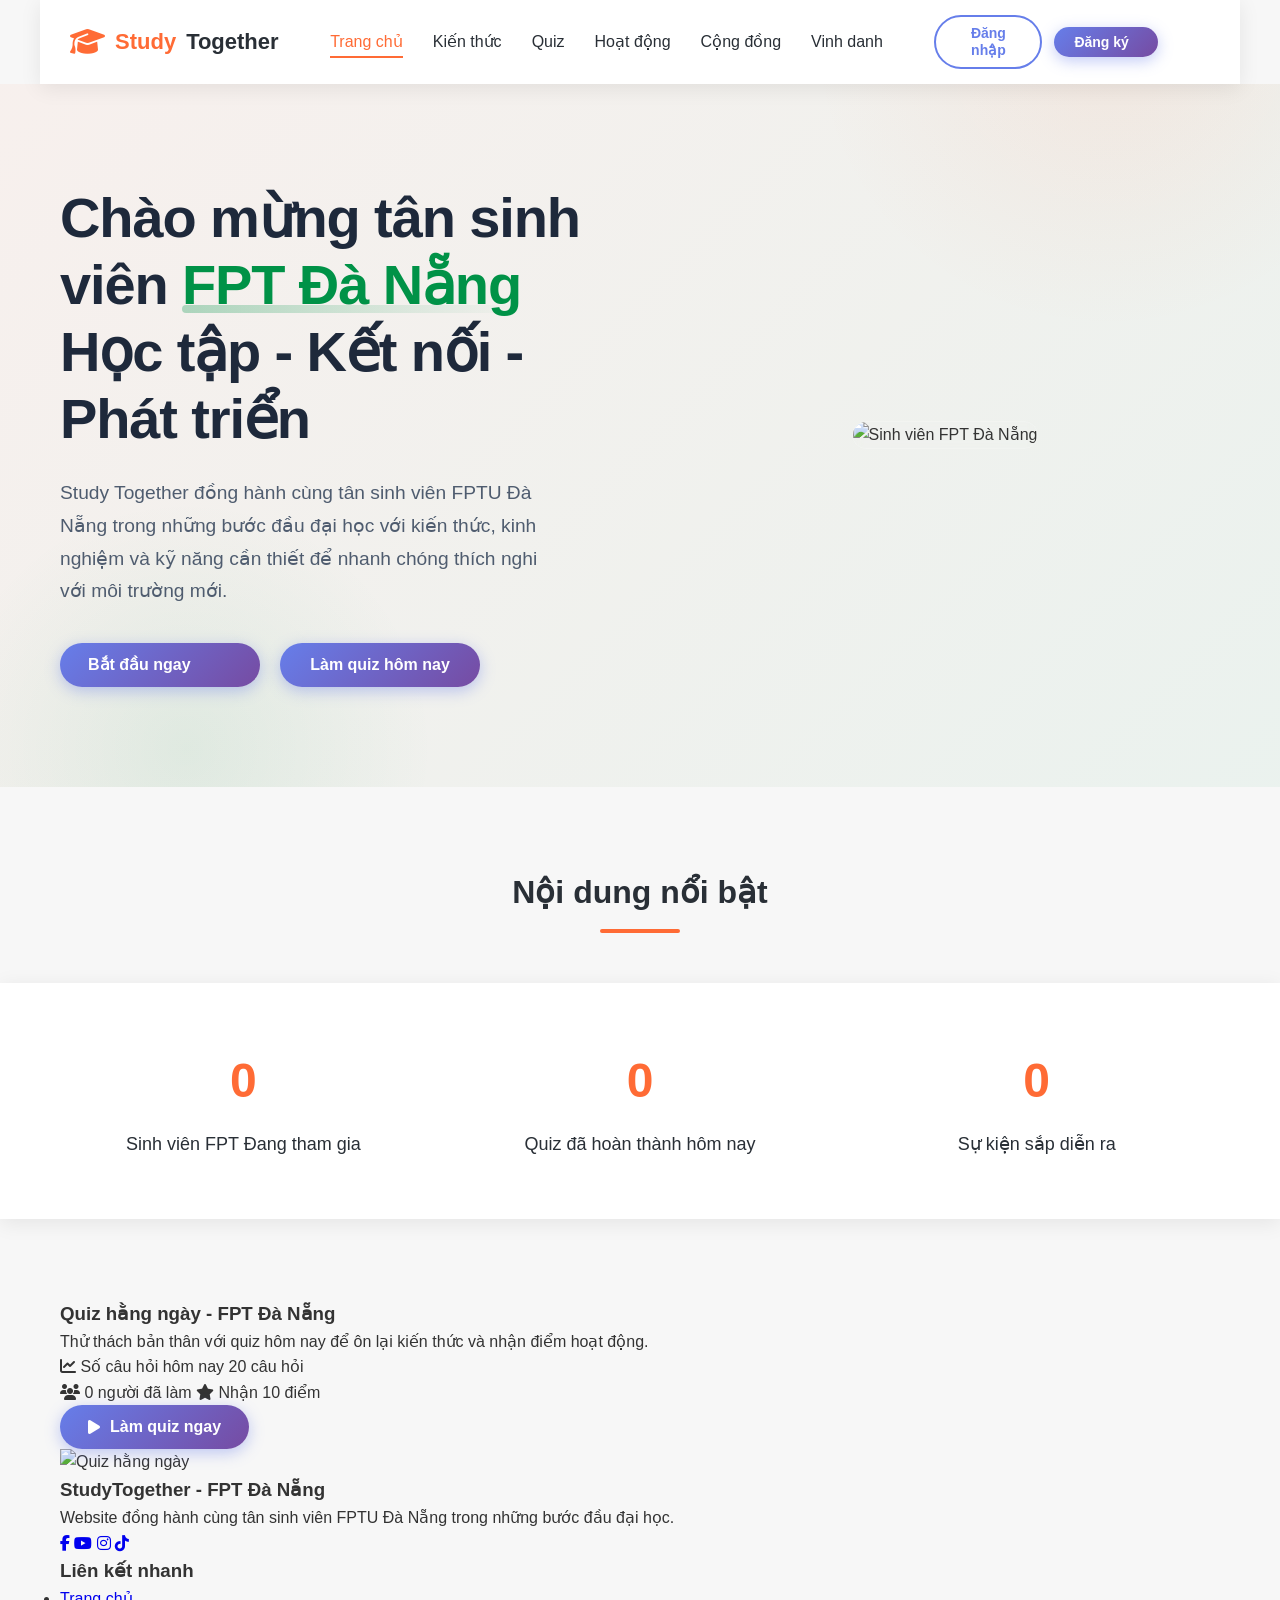
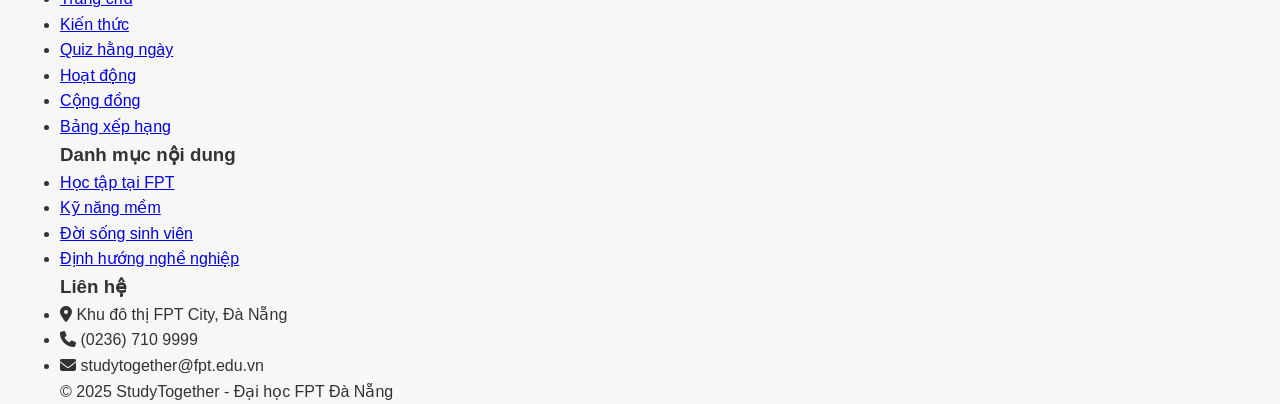
==== app-v2/admin.html @ 8d512ec1 "fix" ====
<!DOCTYPE html>
<html lang="vi">
<head>
    <meta charset="UTF-8">
    <meta name="viewport" content="width=device-width, initial-scale=1.0">
    <title>Study Together - Quản trị viên</title>
    <link rel="stylesheet" href="https://cdnjs.cloudflare.com/ajax/libs/font-awesome/6.4.0/css/all.min.css">
    <link rel="stylesheet" href="https://cdnjs.cloudflare.com/ajax/libs/toastr.js/latest/toastr.min.css">
    <!-- Styles chung (từ thư mục gốc) -->
    <link rel="stylesheet" href="../css/style.css">
    <!-- Style riêng cho admin -->
    <link rel="stylesheet" href="css/admin.css">
    <link rel="icon" type="image/png" href="https://daihoc.fpt.edu.vn/favicon.ico">
</head>
<body>
    <!-- Header (giống index.html) -->
    <header id="main-header">
        <div class="container header-container">
            <a href="#" class="logo" id="homeLogo">
                <i class="fas fa-graduation-cap"></i>
                <span>Study</span>Together
            </a>
            
            <nav>
                <ul>
                    <li><a href="#" class="nav-link active" data-section="home">Trang chủ</a></li>
                    <li><a href="#" class="nav-link" data-section="knowledge">Kiến thức</a></li>
                    <li><a href="#" class="nav-link" data-section="quiz">Quiz</a></li>
                    <li><a href="#" class="nav-link" data-section="activities">Hoạt động</a></li>
                    <li><a href="#" class="nav-link" data-section="community">Cộng đồng</a></li>
                    <li><a href="#" class="nav-link" data-section="ranking">Vinh danh</a></li>
                </ul>
            </nav>
            
            <div class="auth-buttons" id="authButtons">
                <a href="#" class="btn btn-outline" id="loginBtn">Đăng nhập</a>
                <a href="#" class="btn btn-primary" id="registerBtn">Đăng ký</a>
            </div>

            <!-- User Menu -->
            <div class="user-menu" id="userMenu" style="display: none;">
                <div class="user-info" id="userInfo">
                    <i class="fas fa-user-circle"></i>
                    <span id="displayUsername">Username</span>
                    <i class="fas fa-chevron-down"></i>
                </div>
                <div class="dropdown-menu" id="dropdownMenu">
                    <a href="#" id="profileBtn"><i class="fas fa-user"></i> Hồ sơ</a>
                    <a href="#" id="quizHistoryBtn"><i class="fas fa-history"></i> Lịch sử quiz</a>
                    <a href="#" id="logoutBtn"><i class="fas fa-sign-out-alt"></i> Đăng xuất</a>
                </div>
            </div>

            <!-- Mobile Menu Button -->
            <div class="mobile-menu-btn" id="mobileMenuBtn">
                <span></span>
                <span></span>
                <span></span>
            </div>
        </div>
    </header>

    <!-- Main Content -->
    <main id="main-content">
        <!-- Trang chủ -->
        <section id="home-section" class="content-section">
            <!-- Banner chính -->
            <section class="hero">
                <div class="container hero-content">
                    <div class="hero-text">
                        <h1>Chào mừng tân sinh viên <span>FPT Đà Nẵng</span><br>Học tập - Kết nối - Phát triển</h1>
                        <p>Study Together đồng hành cùng tân sinh viên FPTU Đà Nẵng trong những bước đầu đại học với kiến thức, kinh nghiệm và kỹ năng cần thiết để nhanh chóng thích nghi với môi trường mới.</p>
                        <div class="hero-buttons">
                            <a href="#" class="btn btn-primary" id="startNowBtn">Bắt đầu ngay</a>
                            <a href="#" class="btn btn-fpt" id="dailyQuizBtn">Làm quiz hôm nay</a>
                        </div>
                    </div>
                    <div class="hero-image">
                        <img src="https://daihoc.fpt.edu.vn/wp-content/uploads/2022/07/dai-hoc-fpt-1-1659081213-910x607.jpg" alt="Sinh viên FPT Đà Nẵng">
                    </div>
                </div>
            </section>

            <!-- Nội dung nổi bật -->
            <div class="container">
                <h2 class="section-title">Nội dung nổi bật</h2>
                <div class="features" id="featured-content"></div>
            </div>

            <!-- Thống kê nhanh -->
            <section class="stats">
                <div class="container stats-container">
                    <div class="stat-item">
                        <div class="stat-number" id="studentCount">0</div>
                        <div class="stat-text">Sinh viên FPT Đang tham gia</div>
                    </div>
                    <div class="stat-item">
                        <div class="stat-number" id="quizCompletedCount">0</div>
                        <div class="stat-text">Quiz đã hoàn thành hôm nay</div>
                    </div>
                    <div class="stat-item">
                        <div class="stat-number" id="upcomingEvents">0</div>
                        <div class="stat-text">Sự kiện sắp diễn ra</div>
                    </div>
                </div>
            </section>

            <!-- Quiz hôm nay -->
            <div class="container">
                <div class="quiz-today">
                    <div class="quiz-content">
                        <h3>Quiz hằng ngày - FPT Đà Nẵng</h3>
                        <p>Thử thách bản thân với quiz hôm nay để ôn lại kiến thức và nhận điểm hoạt động.</p>
                        <div class="quiz-progress-wrapper">
                            <div class="quiz-progress-header">
                                <span><i class="fas fa-chart-line"></i> Số câu hỏi hôm nay</span>
                                <span class="quiz-progress-percentage" id="quizPercentage">20 câu hỏi</span>
                            </div>
                            <div class="quiz-stats">
                                <span><i class="fas fa-users"></i> <span id="quizCompletedToday">0</span> người đã làm</span>
                                <span><i class="fas fa-star"></i> Nhận 10 điểm</span>
                            </div>
                        </div>
                        <button class="btn btn-primary" id="takeQuizBtn">
                            <i class="fas fa-play"></i> Làm quiz ngay
                        </button>
                    </div>
                    <div class="quiz-image">
                        <img src="https://images.unsplash.com/photo-1501504905252-473c47e087f8?ixlib=rb-4.0.3&auto=format&fit=crop&w=1000&q=80" alt="Quiz hằng ngày">
                    </div>
                </div>
            </div>
        </section>

        <!-- Kiến thức -->
        <section id="knowledge-section" class="content-section hidden-section">
            <div class="container">
                <h2 class="section-title">Kiến thức cho tân sinh viên FPT</h2>
                <div class="features" id="knowledge-content"></div>
            </div>
        </section>

        <!-- Chi tiết bài viết -->
        <section id="post-detail-section" class="content-section hidden-section">
            <div class="container">
                <div id="post-detail-content"></div>
            </div>
        </section>

        <!-- Quiz Section -->
        <section id="quiz-section" class="content-section hidden-section">
            <div class="container">
                <div class="quiz-header-section">
                    <h2 class="section-title">Quiz hàng ngày</h2>
                    <button class="btn btn-primary" id="startQuizNowBtn">
                        <i class="fas fa-play"></i> Bắt đầu làm quiz ngay
                    </button>
                </div>
                
                <div class="quiz-stats-section">
                    <!-- Thông tin quiz -->
                    <div class="quiz-info-cards">
                        <div class="quiz-info-card">
                            <i class="fas fa-question-circle"></i>
                            <div class="info-content">
                                <span class="info-label">Tổng số câu</span>
                                <span class="info-value" id="totalQuestionsDisplay">20 câu</span>
                            </div>
                        </div>
                        <div class="quiz-info-card">
                            <i class="fas fa-star"></i>
                            <div class="info-content">
                                <span class="info-label">Điểm tối đa</span>
                                <span class="info-value" id="maxScoreDisplay">200 điểm</span>
                            </div>
                        </div>
                        <div class="quiz-info-card">
                            <i class="fas fa-clock"></i>
                            <div class="info-content">
                                <span class="info-label">Thời gian</span>
                                <span class="info-value">Không giới hạn</span>
                            </div>
                        </div>
                    </div>
                    
                    <!-- Container cho câu hỏi quiz -->
                    <div id="quizQuestions" class="quiz-questions-container" style="display: none;"></div>
                    
                    <!-- Container cho kết quả quiz -->
                    <div id="quizResult" class="quiz-result-container" style="display: none;"></div>
                    
                    <!-- Nút điều khiển quiz -->
                    <div class="quiz-actions">
                        <button id="submitQuizBtn" class="btn btn-primary" style="display: none;">
                            <i class="fas fa-check"></i> Nộp bài
                        </button>
                        <button id="closeQuizResultBtn" class="btn btn-outline" style="display: none;">
                            <i class="fas fa-times"></i> Đóng
                        </button>
                    </div>
                    
                    <!-- Lịch sử quiz -->
                    <div class="quiz-history-section">
                        <div class="quiz-history-header">
                            <h3><i class="fas fa-history"></i> Lịch sử quiz của bạn</h3>
                            <div class="history-actions">
                                <button class="btn btn-outline" id="refreshQuizHistoryBtn">
                                    <i class="fas fa-sync-alt"></i> Làm mới
                                </button>
                                <button class="btn btn-primary" id="startQuizFromHistory">
                                    <i class="fas fa-play"></i> Làm quiz mới
                                </button>
                            </div>
                        </div>
                        <div id="quiz-history" class="quiz-history-list"></div>
                    </div>
                </div>
            </div>
        </section>

        <!-- Hoạt động -->
        <section id="activities-section" class="content-section hidden-section">
            <div class="container">
                <h2 class="section-title fpt">Hoạt động FPT Đà Nẵng</h2>
                <p class="section-description">Các sự kiện, hoạt động ngoại khóa và talkshow dành cho sinh viên FPTU Đà Nẵng</p>
                
                <div class="activities-grid" id="activities-content"></div>
                
                <div class="text-center">
                    <button class="btn btn-fpt" id="loadMoreActivities">
                        <i class="fas fa-arrow-down"></i> Xem thêm hoạt động
                    </button>
                </div>
            </div>
        </section>

        <!-- Chi tiết hoạt động -->
        <section id="activity-detail-section" class="content-section hidden-section">
            <div class="container">
                <div id="activity-detail-content"></div>
            </div>
        </section>

        <!-- Cộng đồng -->
        <section id="community-section" class="content-section hidden-section">
            <div class="container">
                <h2 class="section-title fpt">Cộng đồng FPT Đà Nẵng</h2>
                <p class="section-description">Kết nối, chia sẻ và học hỏi cùng cộng đồng sinh viên FPTU Đà Nẵng</p>
                
                <div class="community-container">
                    <div class="community-card">
                        <div class="community-icon">
                            <i class="fas fa-comments"></i>
                        </div>
                        <h3>Diễn đàn thảo luận</h3>
                        <p>Thảo luận, đặt câu hỏi và chia sẻ kinh nghiệm học tập với sinh viên FPT</p>
                        <button class="btn btn-fpt" id="joinForumBtn">
                            <i class="fas fa-sign-in-alt"></i> Tham gia ngay
                        </button>
                    </div>
                    
                    <div class="community-card">
                        <div class="community-icon">
                            <i class="fas fa-users"></i>
                        </div>
                        <h3>Nhóm học tập</h3>
                        <p>Kết nối với các nhóm học tập theo môn học, chuyên ngành tại FPT</p>
                        <button class="btn btn-fpt" id="findGroupBtn">
                            <i class="fas fa-search"></i> Tìm nhóm
                        </button>
                    </div>
                    
                    <div class="community-card">
                        <div class="community-icon">
                            <i class="fas fa-question-circle"></i>
                        </div>
                        <h3>Hỏi đáp cùng giảng viên</h3>
                        <p>Đặt câu hỏi trực tiếp với giảng viên và mentor FPT Đà Nẵng</p>
                        <button class="btn btn-fpt" id="askQuestionBtn">
                            <i class="fas fa-pen"></i> Đặt câu hỏi
                        </button>
                    </div>
                </div>
                
                <div class="forum-posts">
                    <h3>Bài viết mới từ cộng đồng</h3>
                    <div id="forum-posts-content"></div>
                    
                    <div class="text-center">
                        <button class="btn btn-outline" id="createPostBtn">
                            <i class="fas fa-plus"></i> Tạo bài viết mới
                        </button>
                    </div>
                </div>
            </div>
        </section>

        <!-- Vinh danh -->
        <section id="ranking-section" class="content-section hidden-section">
            <div class="container">
                <h2 class="section-title">Bảng xếp hạng FPT Đà Nẵng</h2>
                
                <div class="ranking-tabs">
                    <button class="btn btn-outline" id="weeklyRankingBtn">
                        <i class="fas fa-calendar-week"></i> Xếp hạng tuần
                    </button>
                    <button class="btn btn-primary" id="monthlyRankingBtn">
                        <i class="fas fa-calendar-alt"></i> Xếp hạng tháng
                    </button>
                </div>
                
                <div id="ranking-content"></div>
            </div>
        </section>

        <!-- Hồ sơ -->
        <section id="profile-section" class="content-section hidden-section">
            <div class="container">
                <div class="profile-container">
                    <div class="profile-card">
                        <div class="profile-header">
                            <div class="profile-avatar">
                                <span class="avatar-icon" id="profileAvatar">U</span>
                            </div>
                            <h1>Hồ sơ cá nhân</h1>
                            <span class="profile-badge" id="profileBadge">Thành viên</span>
                        </div>
                        
                        <div class="profile-content">
                            <div class="profile-item">
                                <div class="item-icon">👤</div>
                                <div class="item-details">
                                    <div class="item-label">Tên đăng nhập</div>
                                    <div class="item-value" id="profileUsername">---</div>
                                </div>
                            </div>
                            
                            <div class="profile-item">
                                <div class="item-icon">📧</div>
                                <div class="item-details">
                                    <div class="item-label">Email</div>
                                    <div class="item-value" id="profileEmail">---</div>
                                </div>
                            </div>
                            
                            <div class="profile-item">
                                <div class="item-icon">⭐</div>
                                <div class="item-details">
                                    <div class="item-label">Điểm tích lũy</div>
                                    <div class="points-display" id="profilePoints">
                                        0 <span>điểm</span>
                                    </div>
                                </div>
                            </div>
                        </div>
                        
                        <div class="profile-stats">
                            <div class="stat-card">
                                <div class="stat-value" id="rankStat">Bronze</div>
                                <div class="stat-label">Hạng</div>
                            </div>
                            <div class="stat-card">
                                <div class="stat-value" id="joinDateStat">2024</div>
                                <div class="stat-label">Tham gia</div>
                            </div>
                            <div class="stat-card">
                                <div class="stat-value" id="activityStat">0</div>
                                <div class="stat-label">Quiz đã làm</div>
                            </div>
                        </div>
                        
                        <div class="profile-actions">
                            <button class="btn" onclick="editProfile()">
                                <span>Chỉnh sửa</span>
                            </button>
                            <button class="btn btn-outline" onclick="viewQuizHistory()">
                                <span>Lịch sử</span>
                            </button>
                        </div>
                    </div>
                </div>
            </div>
        </section>

        <!-- Báo cáo lỗi - Admin -->
        <section id="report-section" class="content-section hidden-section">
            <div class="container">
                <!-- Nội dung sẽ được render bởi JavaScript -->
            </div>
        </section>
    </main>

    <!-- Modal đăng ký/đăng nhập -->
    <div class="modal" id="authModal">
        <div class="modal-content">
            <span class="close-modal" id="closeAuthModal">&times;</span>
            <h2 id="modalTitle">Đăng ký tài khoản</h2>

            <form id="authForm">
                <div class="form-group">
                    <label for="username">Tên đăng nhập:</label>
                    <input type="text" id="username" placeholder="Nhập tên đăng nhập" required>
                </div>

                <div class="form-group" id="emailGroup">
                    <label for="email">Email:</label>
                    <input type="email" id="email" placeholder="example@fpt.edu.vn">
                </div>

                <div class="form-group">
                    <label for="password">Mật khẩu:</label>
                    <input type="password" id="password" placeholder="••••••••" required>
                </div>

                <div class="form-group" id="confirmPasswordGroup">
                    <label for="confirmPassword">Xác nhận mật khẩu:</label>
                    <input type="password" id="confirmPassword" placeholder="Nhập lại mật khẩu">
                </div>

                <button type="submit" class="btn btn-primary" id="authSubmitBtn">Đăng ký</button>

                <p class="text-center">
                    <a href="#" id="switchAuthMode">Đã có tài khoản? Đăng nhập ngay</a>
                </p>
            </form>
        </div>
    </div>

    <!-- Modal Quên mật khẩu -->
    <div class="modal" id="forgotPasswordModal">
        <div class="modal-content">
            <span class="close-modal" id="closeForgotModal">&times;</span>
            <h2><i class="fas fa-key"></i> Quên mật khẩu</h2>
            <p class="modal-description">Nhập email của bạn, chúng tôi sẽ gửi mã xác nhận.</p>
            <form id="forgotPasswordForm">
                <div class="form-group">
                    <label for="forgotEmail">Email:</label>
                    <input type="email" id="forgotEmail" placeholder="example@fpt.edu.vn" required>
                </div>
                <button type="submit" class="btn btn-primary">Gửi mã xác nhận</button>
            </form>
            <div class="form-links">
                <a href="#" id="backToLoginFromForgot"><i class="fas fa-arrow-left"></i> Quay lại đăng nhập</a>
            </div>
        </div>
    </div>

    <!-- Modal Nhập OTP -->
    <div class="modal" id="otpModal">
        <div class="modal-content">
            <span class="close-modal" id="closeOtpModal">&times;</span>
            <h2><i class="fas fa-shield-alt"></i> Xác nhận OTP</h2>
            <p class="modal-description">Nhập mã 6 chữ số đã được gửi đến email của bạn.</p>
            <form id="otpForm">
                <div class="form-group otp-input-group">
                    <label for="otpCode">Mã xác nhận:</label>
                    <input type="text" id="otpCode" maxlength="6" placeholder="••••••" required>
                </div>
                <button type="submit" class="btn btn-primary">Xác nhận</button>
            </form>
            <div class="form-links">
                <a href="#" id="resendOtpBtn"><i class="fas fa-redo"></i> Gửi lại mã</a>
                <a href="#" id="backToForgotFromOtp"><i class="fas fa-arrow-left"></i> Quay lại</a>
            </div>
        </div>
    </div>

    <!-- Modal Đặt lại mật khẩu -->
    <div class="modal" id="resetPasswordModal">
        <div class="modal-content">
            <span class="close-modal" id="closeResetModal">&times;</span>
            <h2><i class="fas fa-lock"></i> Đặt mật khẩu mới</h2>
            <p class="modal-description">Nhập mật khẩu mới cho tài khoản của bạn.</p>
            <form id="resetPasswordForm">
                <div class="form-group">
                    <label for="newPassword">Mật khẩu mới:</label>
                    <div class="password-input">
                        <input type="password" id="newPassword" placeholder="••••••••" required>
                        <i class="fas fa-eye toggle-password" data-target="newPassword"></i>
                    </div>
                </div>
                <div class="form-group">
                    <label for="confirmNewPassword">Xác nhận mật khẩu:</label>
                    <div class="password-input">
                        <input type="password" id="confirmNewPassword" placeholder="••••••••" required>
                        <i class="fas fa-eye toggle-password" data-target="confirmNewPassword"></i>
                    </div>
                </div>
                <button type="submit" class="btn btn-primary">Đổi mật khẩu</button>
            </form>
            <div class="form-links">
                <a href="#" id="backToLoginFromReset"><i class="fas fa-arrow-left"></i> Quay lại đăng nhập</a>
            </div>
        </div>
    </div>

    <!-- Modal tạo bài viết cộng đồng -->
    <div class="modal" id="createPostModal">
        <div class="modal-content">
            <span class="close-modal" id="closePostModal">&times;</span>
            <h2>Tạo bài viết mới</h2>
            <form id="postForm">
                <div class="form-group">
                    <label for="postTitle">Tiêu đề:</label>
                    <input type="text" id="postTitle" placeholder="Nhập tiêu đề bài viết" required>
                </div>
                <div class="form-group">
                    <label for="postCategory">Chuyên mục:</label>
                    <select id="postCategory">
                        <option value="study">Học tập</option>
                        <option value="activity">Hoạt động</option>
                        <option value="question">Hỏi đáp</option>
                        <option value="share">Chia sẻ</option>
                        <option value="other">Khác</option>
                    </select>
                </div>
                <div class="form-group">
                    <label for="postContent">Nội dung:</label>
                    <textarea id="postContent" rows="6" placeholder="Nhập nội dung bài viết..." required></textarea>
                </div>
                <button type="submit" class="btn btn-fpt">Đăng bài</button>
            </form>
        </div>
    </div>

    <!-- Footer -->
    <footer id="main-footer">
        <div class="container">
            <div class="footer-container">
                <div class="footer-column">
                    <h3>StudyTogether - FPT Đà Nẵng</h3>
                    <p>Website đồng hành cùng tân sinh viên FPTU Đà Nẵng trong những bước đầu đại học.</p>
                    <div class="social-icons">
                        <a href="#" aria-label="Facebook"><i class="fab fa-facebook-f"></i></a>
                        <a href="#" aria-label="YouTube"><i class="fab fa-youtube"></i></a>
                        <a href="#" aria-label="Instagram"><i class="fab fa-instagram"></i></a>
                        <a href="#" aria-label="TikTok"><i class="fab fa-tiktok"></i></a>
                    </div>
                </div>
                
                <div class="footer-column">
                    <h3>Liên kết nhanh</h3>
                    <ul>
                        <li><a href="#" class="footer-nav" data-section="home">Trang chủ</a></li>
                        <li><a href="#" class="footer-nav" data-section="knowledge">Kiến thức</a></li>
                        <li><a href="#" class="footer-nav" data-section="quiz">Quiz hằng ngày</a></li>
                        <li><a href="#" class="footer-nav" data-section="activities">Hoạt động</a></li>
                        <li><a href="#" class="footer-nav" data-section="community">Cộng đồng</a></li>
                        <li><a href="#" class="footer-nav" data-section="ranking">Bảng xếp hạng</a></li>
                    </ul>
                </div>
                
                <div class="footer-column">
                    <h3>Danh mục nội dung</h3>
                    <ul>
                        <li><a href="#">Học tập tại FPT</a></li>
                        <li><a href="#">Kỹ năng mềm</a></li>
                        <li><a href="#">Đời sống sinh viên</a></li>
                        <li><a href="#">Định hướng nghề nghiệp</a></li>
                    </ul>
                </div>
                
                <div class="footer-column">
                    <h3>Liên hệ</h3>
                    <ul>
                        <li><i class="fas fa-map-marker-alt"></i> Khu đô thị FPT City, Đà Nẵng</li>
                        <li><i class="fas fa-phone"></i> (0236) 710 9999</li>
                        <li><i class="fas fa-envelope"></i> studytogether@fpt.edu.vn</li>
                    </ul>
                </div>
            </div>
            
            <div class="copyright">
                <p>&copy; 2025 StudyTogether - Đại học FPT Đà Nẵng</p>
            </div>
        </div>
    </footer>

    <!-- Scripts -->
    <script src="https://cdnjs.cloudflare.com/ajax/libs/jquery/3.7.1/jquery.min.js"></script>
    <script src="https://cdnjs.cloudflare.com/ajax/libs/toastr.js/latest/toastr.min.js"></script>
    
    <script>
        toastr.options = {
            closeButton: true,
            progressBar: true,
            positionClass: "toast-top-right",
            timeOut: "4000",
            extendedTimeOut: "1000",
            showDuration: "300",
            hideDuration: "1000",
            preventDuplicates: true
        };
    </script>

    <!-- Load Auth Service (từ thư mục gốc) -->
    <script type="module" src="../js/services/auth.service.js"></script>
    <!-- App Loader (nằm ở thư mục gốc) – sẽ bỏ qua main.js vì đang ở app-v2 -->
    <script type="module" src="../app-loader.js"></script>
    <!-- Load user main app để có đầy đủ chức năng người dùng (kể cả quiz) -->
    <script type="module" src="../js/modules/main.js"></script>
    <!-- Kiểm tra quyền admin (guard) -->
    <script type="module" src="js/guard.js"></script>
    <!-- Khởi tạo các tính năng admin (sidebar, menu, v.v.) -->
    <script type="module" src="js/admin.js"></script>
</body>
</html>
---- css/style.css ----
/* Reset và biến màu sắc */
@import url('components/header.css');
@import url('components/footer.css');
@import url('components/modal.css');
@import url('components/cards.css');
@import url('components/quiz.css');
/* Import các component bổ sung */
@import url('components/user-menu.css');
@import url('components/quiz-modal.css');

* {
    margin: 0;
    padding: 0;
    box-sizing: border-box;
    font-family: 'Segoe UI', Tahoma, Geneva, Verdana, sans-serif;
}

:root {
    --primary-color: #FF6B35; /* Cam chủ đạo */
    --primary-dark: #E55A2B;
    --secondary-color: #4ECDC4; /* Xanh phụ */
    --light-color: #FFFFFF;
    --dark-color: #292F36;
    --gray-color: #F7F7F7;
    --text-color: #333333;
    --shadow: 0 4px 20px rgba(0, 0, 0, 0.08);
    --shadow-hover: 0 8px 25px rgba(0, 0, 0, 0.15);
    --border-radius: 8px;
    --transition: all 0.3s cubic-bezier(0.25, 0.8, 0.25, 1);
    --fpt-green: #009247; /* Màu xanh FPT */
    --fpt-blue: #0056B3; /* Màu xanh dương FPT */
}

body {
    background-color: var(--gray-color);
    color: var(--text-color);
    line-height: 1.6;
    scroll-behavior: smooth; /* Cuộn trang mượt mà */
}

.container {
    width: 100%;
    max-width: 1200px;
    margin: 0 auto;
    padding: 0 20px;
}

/* Các phần ẩn ban đầu */
.hidden-section {
    display: none !important;
}

/* Nút cơ bản */
.btn {
    padding: 12px 24px;
    border-radius: var(--border-radius);
    font-weight: 600;
    cursor: pointer;
    transition: var(--transition);
    border: none;
    text-decoration: none;
    display: inline-block;
    text-align: center;
    font-size: 16px;
    line-height: 1;
}

.btn-primary {
    background-color: var(--primary-color);
    color: var(--light-color);
    box-shadow: 0 4px 10px rgba(255, 107, 53, 0.3);
}

.btn-primary:hover {
    background-color: var(--primary-dark);
    transform: translateY(-3px);
    box-shadow: 0 8px 20px rgba(255, 107, 53, 0.4);
}

.btn-outline {
    background-color: transparent;
    color: var(--primary-color);
    border: 2px solid var(--primary-color);
    line-height: 1.2; /* Điều chỉnh để cân bằng với padding */
}

.btn-outline:hover {
    background-color: var(--primary-color);
    color: var(--light-color);
    transform: translateY(-3px);
    box-shadow: 0 8px 20px rgba(255, 107, 53, 0.3);
}

.btn-fpt {
    background-color: var(--fpt-green);
    color: white;
    box-shadow: 0 4px 10px rgba(0, 146, 71, 0.3);
}

.btn-fpt:hover {
    background-color: #007a3d;
    transform: translateY(-3px);
    box-shadow: 0 8px 20px rgba(0, 146, 71, 0.4);
}

/* Tiêu đề section */
.section-title {
    font-size: 32px;
    text-align: center;
    margin-bottom: 50px;
    color: var(--dark-color);
    position: relative;
    padding-bottom: 15px;
}

.section-title::after {
    content: '';
    position: absolute;
    bottom: 0;
    left: 50%;
    transform: translateX(-50%);
    width: 80px;
    height: 4px;
    background-color: var(--primary-color);
    border-radius: 2px;
    transition: width 0.3s ease;
}

.section-title:hover::after {
    width: 120px;
}

.section-title.fpt::after {
    background-color: var(--fpt-green);
}

/* Hero banner - Phiên bản sang trọng */
.hero {
    background: linear-gradient(135deg, rgba(255, 107, 53, 0.05) 0%, rgba(0, 146, 71, 0.05) 100%);
    padding: 100px 0;
    margin-bottom: 80px;
    position: relative;
    overflow: hidden;
}

/* Hiệu ứng background động */
.hero::before {
    content: '';
    position: absolute;
    top: -50%;
    right: -10%;
    width: 600px;
    height: 600px;
    background: radial-gradient(circle, rgba(255, 107, 53, 0.08) 0%, transparent 70%);
    border-radius: 50%;
    animation: float 20s ease-in-out infinite;
    z-index: 0;
}

.hero::after {
    content: '';
    position: absolute;
    bottom: -30%;
    left: -5%;
    width: 500px;
    height: 500px;
    background: radial-gradient(circle, rgba(0, 146, 71, 0.08) 0%, transparent 70%);
    border-radius: 50%;
    animation: float 15s ease-in-out infinite reverse;
    z-index: 0;
}

@keyframes float {
    0%, 100% {
        transform: translate(0, 0) scale(1);
    }
    50% {
        transform: translate(30px, -20px) scale(1.05);
    }
}

.hero-content {
    display: flex;
    align-items: center;
    gap: 60px;
    position: relative;
    z-index: 2;
}

.hero-text {
    flex: 1;
    animation: slideInLeft 0.8s ease-out;
}

.hero-image {
    flex: 1;
    text-align: center;
    animation: slideInRight 0.8s ease-out;
}

.hero-image img {
    max-width: 100%;
    border-radius: 30px;
    box-shadow: 0 30px 40px -20px rgba(0, 0, 0, 0.3);
    transition: all 0.5s cubic-bezier(0.175, 0.885, 0.32, 1.275);
    border: 1px solid rgba(255, 255, 255, 0.2);
    backdrop-filter: blur(5px);
}

.hero-image img:hover {
    transform: scale(1.03) rotate(1deg);
    box-shadow: 0 40px 60px -20px rgba(255, 107, 53, 0.4);
}

.hero h1 {
    font-size: 3.5rem;
    font-weight: 800;
    margin-bottom: 25px;
    color: #1e293b;
    line-height: 1.2;
    letter-spacing: -0.02em;
}

.hero h1 span {
    color: var(--fpt-green);
    position: relative;
    display: inline-block;
}

.hero h1 span::after {
    content: '';
    position: absolute;
    bottom: 5px;
    left: 0;
    width: 100%;
    height: 8px;
    background: linear-gradient(90deg, var(--fpt-green), transparent);
    opacity: 0.3;
    border-radius: 10px;
}

.hero p {
    font-size: 1.2rem;
    margin-bottom: 35px;
    color: #475569;
    opacity: 0.95;
    line-height: 1.7;
    max-width: 90%;
}

.hero-buttons {
    display: flex;
    gap: 20px;
    flex-wrap: wrap;
}

/* Animation */
@keyframes slideInLeft {
    from {
        opacity: 0;
        transform: translateX(-50px);
    }
    to {
        opacity: 1;
        transform: translateX(0);
    }
}

@keyframes slideInRight {
    from {
        opacity: 0;
        transform: translateX(50px);
    }
    to {
        opacity: 1;
        transform: translateX(0);
    }
}

/* Responsive */
@media (max-width: 1024px) {
    .hero h1 {
        font-size: 3rem;
    }
    
    .hero p {
        font-size: 1.1rem;
    }
}

@media (max-width: 768px) {
    .hero {
        padding: 60px 0;
    }
    
    .hero-content {
        flex-direction: column;
        gap: 40px;
        text-align: center;
    }
    
    .hero-text {
        flex: none;
        width: 100%;
    }
    
    .hero-image {
        flex: none;
        width: 80%;
        margin: 0 auto;
    }
    
    .hero h1 {
        font-size: 2.5rem;
    }
    
    .hero h1 span::after {
        bottom: 2px;
        height: 6px;
    }
    
    .hero p {
        max-width: 100%;
        font-size: 1rem;
    }
    
    .hero-buttons {
        justify-content: center;
    }
    
    .hero::before,
    .hero::after {
        width: 300px;
        height: 300px;
    }
}

@media (max-width: 480px) {
    .hero h1 {
        font-size: 2rem;
    }
    
    .hero-buttons {
        flex-direction: column;
        gap: 15px;
    }
    
    .hero-buttons .btn {
        width: 100%;
    }
}

/* Thống kê nhanh */
.stats {
    background-color: var(--light-color);
    padding: 60px 0;
    margin-bottom: 80px;
    box-shadow: var(--shadow);
}

.stats-container {
    display: flex;
    justify-content: space-around;
    flex-wrap: wrap;
    gap: 30px;
}

.stat-item {
    text-align: center;
    flex: 1;
    min-width: 200px;
    transition: var(--transition);
}

.stat-item:hover {
    transform: translateY(-5px);
}

.stat-number {
    font-size: 48px;
    font-weight: 700;
    color: var(--primary-color);
    margin-bottom: 10px;
    transition: var(--transition);
}

.stat-item:hover .stat-number {
    transform: scale(1.1);
    color: var(--primary-dark);
}

.stat-text {
    font-size: 18px;
    color: var(--dark-color);
    font-weight: 500;
}

/* Bảng xếp hạng - Phiên bản cao cấp (đã fix layout) */
.ranking-table {
    width: 100%;
    table-layout: fixed; /* Quan trọng: giúp kiểm soát độ rộng cột */
    border-collapse: separate;
    border-spacing: 0 8px;
    margin: 30px 0 20px;
    transition: all 0.4s ease;
    animation: tableAppear 0.8s cubic-bezier(0.175, 0.885, 0.32, 1.275);
}

@keyframes tableAppear {
    from {
        opacity: 0;
        transform: translateY(40px);
    }
    to {
        opacity: 1;
        transform: translateY(0);
    }
}

.ranking-table thead tr {
    background: linear-gradient(135deg, var(--primary-color), #ff8c5a);
    border-radius: 16px 16px 0 0;
    overflow: hidden;
    box-shadow: 0 8px 20px -5px rgba(255, 107, 53, 0.3);
}

.ranking-table th {
    padding: 18px 20px;
    color: white;
    font-weight: 700;
    font-size: 0.95rem;
    text-transform: uppercase;
    letter-spacing: 1px;
    text-align: left;
    position: relative;
    overflow: hidden;
}

.ranking-table th:first-child {
    border-radius: 16px 0 0 0;
    padding-left: 25px;
}

.ranking-table th:last-child {
    border-radius: 0 16px 0 0;
    padding-right: 25px;
}

.ranking-table th::after {
    content: '';
    position: absolute;
    top: 0;
    left: -100%;
    width: 100%;
    height: 100%;
    background: linear-gradient(90deg, transparent, rgba(255, 255, 255, 0.2), transparent);
    animation: shimmer 3s infinite;
}

@keyframes shimmer {
    0% { left: -100%; }
    20% { left: 100%; }
    100% { left: 100%; }
}

/* Độ rộng cột */
.ranking-table th:nth-child(1),
.ranking-table td:nth-child(1) {
    width: 12%; /* Hạng */
    text-align: center;
}

.ranking-table th:nth-child(2),
.ranking-table td:nth-child(2) {
    width: 48%; /* Tên sinh viên */
}

.ranking-table th:nth-child(3),
.ranking-table td:nth-child(3) {
    width: 20%; /* Điểm */
    text-align: center;
}

.ranking-table th:nth-child(4),
.ranking-table td:nth-child(4) {
    width: 20%; /* Số quiz đã làm */
    text-align: center;
}

.ranking-table tbody tr {
    background: white;
    border-radius: 16px;
    box-shadow: 0 4px 15px -5px rgba(0, 0, 0, 0.1);
    transition: all 0.3s cubic-bezier(0.175, 0.885, 0.32, 1.275);
    animation: rowAppear 0.5s ease forwards;
    opacity: 0;
    transform: translateX(-20px);
    position: relative;
    border: 1px solid rgba(229, 231, 235, 0.5);
}

.ranking-table tbody tr:nth-child(1) { animation-delay: 0.1s; }
.ranking-table tbody tr:nth-child(2) { animation-delay: 0.2s; }
.ranking-table tbody tr:nth-child(3) { animation-delay: 0.3s; }
.ranking-table tbody tr:nth-child(4) { animation-delay: 0.4s; }
.ranking-table tbody tr:nth-child(5) { animation-delay: 0.5s; }
.ranking-table tbody tr:nth-child(6) { animation-delay: 0.6s; }
.ranking-table tbody tr:nth-child(7) { animation-delay: 0.7s; }
.ranking-table tbody tr:nth-child(8) { animation-delay: 0.8s; }
.ranking-table tbody tr:nth-child(9) { animation-delay: 0.9s; }
.ranking-table tbody tr:nth-child(10) { animation-delay: 1s; }

@keyframes rowAppear {
    to {
        opacity: 1;
        transform: translateX(0);
    }
}

.ranking-table tbody tr:hover {
    transform: translateY(-4px) scale(1.02);
    box-shadow: 0 15px 30px -8px rgba(255, 107, 53, 0.25);
    border-color: transparent;
    background: linear-gradient(90deg, white, #fff9f7);
}

.ranking-table td {
    padding: 18px 20px;
    color: #334155;
    font-size: 0.95rem;
    border: none;
    position: relative;
    vertical-align: middle; /* Căn giữa theo chiều dọc */
}

.ranking-table td:first-child {
    border-radius: 16px 0 0 16px;
    padding-left: 25px;
}

.ranking-table td:last-child {
    border-radius: 0 16px 16px 0;
    padding-right: 25px;
}

/* Cột thứ tự (rank) */
.ranking-table .rank {
    font-weight: 800;
    font-size: 1.2rem;
    text-align: center;
    position: relative;
}

/* Huy chương cho top 3 */
.rank-1, .rank-2, .rank-3 {
    display: inline-flex;
    align-items: center;
    justify-content: center;
    gap: 5px;
}

.rank-1::before {
    content: '🥇';
    font-size: 1.3rem;
    filter: drop-shadow(0 2px 5px rgba(255, 215, 0, 0.3));
    animation: medalWobble 2s ease infinite;
}

.rank-2::before {
    content: '🥈';
    font-size: 1.3rem;
    filter: drop-shadow(0 2px 5px rgba(192, 192, 192, 0.3));
    animation: medalWobble 2s ease infinite 0.2s;
}

.rank-3::before {
    content: '🥉';
    font-size: 1.3rem;
    filter: drop-shadow(0 2px 5px rgba(205, 127, 50, 0.3));
    animation: medalWobble 2s ease infinite 0.4s;
}

@keyframes medalWobble {
    0%, 100% { transform: rotate(0deg); }
    25% { transform: rotate(5deg); }
    75% { transform: rotate(-5deg); }
}

/* Hiệu ứng cho số thứ tự từ 4-10 */
.rank:not(.rank-1):not(.rank-2):not(.rank-3) {
    font-weight: 700;
    color: #94a3b8;
    background: #f1f5f9;
    width: 35px;
    height: 35px;
    display: inline-flex;
    align-items: center;
    justify-content: center;
    border-radius: 50%;
    margin: 0 auto;
    transition: all 0.3s ease;
}

tbody tr:hover .rank:not(.rank-1):not(.rank-2):not(.rank-3) {
    background: var(--primary-color);
    color: white;
    transform: scale(1.1);
}

/* Cột tên sinh viên - bỏ flex, dùng span bên trong */
.ranking-table td:nth-child(2) {
    font-weight: 600;
    color: #1e293b;
    position: relative;
}

/* Thêm icon vào tên bằng pseudo-element (nếu muốn giữ hiệu ứng) */
.ranking-table td:nth-child(2)::before {
    content: '👤';
    font-size: 1rem;
    opacity: 0;
    transform: translateX(-10px);
    transition: all 0.3s ease;
    display: inline-block;
    width: 20px;
}

.ranking-table tr:hover td:nth-child(2)::before {
    opacity: 1;
    transform: translateX(0);
}

/* Cột điểm và cột số quiz - căn giữa, bỏ flex */
.ranking-table td:nth-child(3),
.ranking-table td:nth-child(4) {
    font-weight: 700;
    font-size: 1.1rem;
    color: var(--primary-color);
    text-align: center;
}

/* Thêm chữ "điểm" vào sau số điểm (nếu muốn) */
.ranking-table td:nth-child(3)::after {
    content: ' điểm';
    font-size: 0.8rem;
    color: #94a3b8;
    font-weight: 400;
    margin-left: 3px;
}

/* Empty state */
.ranking-table tbody:empty::after {
    content: 'Chưa có dữ liệu xếp hạng';
    display: block;
    text-align: center;
    padding: 50px;
    color: #94a3b8;
    font-style: italic;
    background: white;
    border-radius: 16px;
    box-shadow: 0 4px 15px -5px rgba(0, 0, 0, 0.1);
}

/* Badge luyện tập (nếu dùng) */
.ranking-table .practice-badge {
    display: inline-block;
    background-color: #f0ad4e;
    color: white;
    font-size: 0.7rem;
    padding: 2px 6px;
    border-radius: 10px;
    margin-left: 5px;
    font-weight: normal;
}

/* Responsive */
@media (max-width: 768px) {
    .ranking-table {
        border-spacing: 0 6px;
    }

    .ranking-table th {
        padding: 14px 12px;
        font-size: 0.8rem;
    }

    .ranking-table td {
        padding: 14px 12px;
        font-size: 0.9rem;
    }

    .ranking-table td:first-child,
    .ranking-table th:first-child {
        padding-left: 15px;
    }

    .ranking-table td:last-child,
    .ranking-table th:last-child {
        padding-right: 15px;
    }

    .rank-1::before,
    .rank-2::before,
    .rank-3::before {
        font-size: 1.1rem;
    }

    .rank:not(.rank-1):not(.rank-2):not(.rank-3) {
        width: 30px;
        height: 30px;
        font-size: 0.9rem;
    }
}

@media (max-width: 480px) {
    .ranking-table {
        font-size: 0.85rem;
    }

    .ranking-table th {
        padding: 12px 8px;
        font-size: 0.75rem;
    }

    .ranking-table td {
        padding: 12px 8px;
    }

    .ranking-table td:nth-child(2)::before {
        display: none;
    }

    .ranking-table td:nth-child(3)::after {
        display: none;
    }
}

/* Tabs chuyển đổi bảng xếp hạng */
.ranking-tabs {
    display: flex;
    gap: 15px;
    margin-bottom: 25px;
    justify-content: center;
}

.ranking-tabs .btn {
    padding: 12px 30px;
    border-radius: 40px;
    font-weight: 600;
    transition: all 0.3s ease;
    min-width: 150px;
}

.ranking-tabs .btn-primary {
    background: linear-gradient(135deg, var(--primary-color), #ff8c5a);
    color: white;
    box-shadow: 0 8px 15px -5px rgba(255, 107, 53, 0.3);
}

.ranking-tabs .btn-outline {
    background: transparent;
    border: 2px solid var(--primary-color);
    color: var(--primary-color);
}

.ranking-tabs .btn-outline:hover {
    background: var(--primary-color);
    color: white;
    transform: translateY(-2px);
    box-shadow: 0 8px 15px -5px rgba(255, 107, 53, 0.3);
}
/* Form elements */
.form-group {
    margin-bottom: 20px;
}

.form-group label {
    display: block;
    margin-bottom: 8px;
    font-weight: 600;
    color: var(--dark-color);
    transition: var(--transition);
}

.form-group input,
.form-group select,
.form-group textarea {
    width: 100%;
    padding: 12px 15px;
    border: 2px solid #e0e0e0;
    border-radius: var(--border-radius);
    font-size: 16px;
    transition: var(--transition);
    background-color: var(--light-color);
}

.form-group input:focus,
.form-group select:focus,
.form-group textarea:focus {
    outline: none;
    border-color: var(--primary-color);
    box-shadow: 0 0 0 4px rgba(255, 107, 53, 0.15);
    transform: translateY(-2px);
}

.form-group input:hover,
.form-group select:hover,
.form-group textarea:hover {
    border-color: var(--primary-color);
}

/* Auth Buttons - Giữ lại vì đây là style chung cho nút đăng nhập/đăng ký */
.auth-buttons {
    display: flex;
    gap: 12px;
    align-items: center;
}

.auth-buttons .btn {
    padding: 8px 20px;
    font-size: 14px;
}

/* Header container */
.header-container {
    display: flex;
    align-items: center;
    justify-content: space-between;
    padding: 15px 30px;
    background: rgba(255, 255, 255, 0.95);
    backdrop-filter: blur(10px);
    box-shadow: 0 4px 20px rgba(0,0,0,0.08);
    position: sticky;
    top: 0;
    z-index: 100;
    transition: var(--transition);
}

.header-container:hover {
    box-shadow: 0 4px 25px rgba(0,0,0,0.12);
}

.logo {
    display: flex;
    align-items: center;
    gap: 10px;
    font-size: 22px;
    font-weight: 700;
    text-decoration: none;
    color: var(--dark-color);
    transition: var(--transition);
}

.logo:hover {
    transform: scale(1.02);
    color: var(--primary-color);
}

.logo i {
    color: var(--primary-color);
    font-size: 28px;
    transition: var(--transition);
}

.logo:hover i {
    transform: rotate(10deg);
}

.logo span {
    color: var(--primary-color);
}

/* Navigation */
nav ul {
    display: flex;
    gap: 30px;
    list-style: none;
}

nav ul li a {
    text-decoration: none;
    color: var(--dark-color);
    font-weight: 500;
    transition: color 0.3s ease;
    position: relative;
    padding: 8px 0;
    font-size: 16px;
}

nav ul li a::after {
    content: '';
    position: absolute;
    bottom: 0;
    left: 50%;
    transform: translateX(-50%) scaleX(0);
    width: 100%;
    height: 2px;
    background-color: var(--primary-color);
    transition: transform 0.3s ease;
}

nav ul li a:hover {
    color: var(--primary-color);
}

nav ul li a:hover::after {
    transform: translateX(-50%) scaleX(1);
}

nav ul li a.active {
    color: var(--primary-color);
}

nav ul li a.active::after {
    content: '';
    position: absolute;
    bottom: 0;
    left: 0;
    width: 100%;
    height: 2px;
    background-color: var(--primary-color);
    transform: scaleX(1);
}

/* Loading animation cho bảng (nếu có) */
@keyframes shimmer {
    0% {
        background-position: -1000px 0;
    }
    100% {
        background-position: 1000px 0;
    }
}

.loading-row {
    background: linear-gradient(90deg, #f0f0f0 25%, #e0e0e0 50%, #f0f0f0 75%);
    background-size: 1000px 100%;
    animation: shimmer 2s infinite;
}

/* Animation chung */
@keyframes fadeInUp {
    from {
        opacity: 0;
        transform: translateY(30px);
    }
    to {
        opacity: 1;
        transform: translateY(0);
    }
}

@keyframes fadeIn {
    from {
        opacity: 0;
    }
    to {
        opacity: 1;
    }
}

@keyframes slideIn {
    from {
        transform: translateX(-30px);
        opacity: 0;
    }
    to {
        transform: translateX(0);
        opacity: 1;
    }
}

.fade-in {
    animation: fadeIn 0.6s ease forwards;
}

.fade-in-up {
    animation: fadeInUp 0.6s ease forwards;
}

.slide-in {
    animation: slideIn 0.5s ease forwards;
}

/* Responsive cơ bản */
@media (max-width: 1024px) {
    .hero h1 {
        font-size: 36px;
    }
    
    nav ul {
        gap: 20px;
    }
}

@media (max-width: 768px) {
    .hero-content {
        flex-direction: column;
        text-align: center;
    }
    
    .hero-buttons {
        justify-content: center;
    }
    
    .hero h1 {
        font-size: 32px;
    }
    
    nav ul {
        display: none; /* Sẽ được xử lý bằng mobile menu sau */
    }
    
    .stats-container {
        flex-direction: column;
        align-items: center;
    }
    
    .stat-item {
        width: 100%;
        max-width: 300px;
    }
    
    .section-title {
        font-size: 28px;
    }
    
    .header-container {
        padding: 12px 20px;
    }
    
    .ranking-table {
        font-size: 14px;
    }
    
    .ranking-table th,
    .ranking-table td {
        padding: 12px 8px;
    }
}

@media (max-width: 480px) {
    .hero h1 {
        font-size: 28px;
    }
    
    .hero p {
        font-size: 16px;
    }
    
    .hero-buttons {
        flex-direction: column;
        gap: 15px;
    }
    
    .btn {
        width: 100%;
        padding: 12px 20px;
    }
    
    .stat-number {
        font-size: 36px;
    }
    
    .stat-text {
        font-size: 16px;
    }
    
    .section-title {
        font-size: 24px;
    }
    
    .auth-buttons {
        gap: 8px;
    }
    
    .auth-buttons .btn {
        padding: 6px 12px;
        font-size: 13px;
    }
    
    .logo {
        font-size: 18px;
    }
    
    .logo i {
        font-size: 24px;
    }
}

/* Hiệu ứng cho các phần tử được focus */
:focus-visible {
    outline: 2px solid var(--primary-color);
    outline-offset: 2px;
}

/* Smooth scrolling cho toàn trang */
html {
    scroll-behavior: smooth;
}

/* Hiệu ứng cho các card (nếu có) */
.card {
    transition: var(--transition);
}

.card:hover {
    transform: translateY(-8px);
    box-shadow: var(--shadow-hover);
}

/* Medium Article - Phiên bản cao cấp */
.medium-article {
    max-width: 800px;
    margin: 40px auto;
    padding: 50px 40px;
    line-height: 1.8;
    font-family: 'Inter', -apple-system, BlinkMacSystemFont, 'Segoe UI', Roboto, 'Georgia', serif;
    background: white;
    border-radius: 40px;
    box-shadow: 0 30px 60px -15px rgba(0, 0, 0, 0.15);
    border: 1px solid rgba(229, 231, 235, 0.5);
    backdrop-filter: blur(10px);
    animation: articleAppear 0.8s cubic-bezier(0.175, 0.885, 0.32, 1.275);
}

@keyframes articleAppear {
    from {
        opacity: 0;
        transform: translateY(40px);
    }
    to {
        opacity: 1;
        transform: translateY(0);
    }
}

/* Medium Header */
.medium-header {
    text-align: center;
    margin-bottom: 50px;
    position: relative;
    padding-bottom: 30px;
}

.medium-header::after {
    content: '';
    position: absolute;
    bottom: 0;
    left: 50%;
    transform: translateX(-50%);
    width: 100px;
    height: 4px;
    background: linear-gradient(90deg, var(--primary-color), var(--fpt-green));
    border-radius: 4px;
    animation: headerLine 1.5s ease infinite;
}

@keyframes headerLine {
    0%, 100% { width: 100px; opacity: 1; }
    50% { width: 150px; opacity: 0.8; }
}

.medium-category {
    font-size: 0.85rem;
    font-weight: 700;
    color: var(--primary-color);
    text-transform: uppercase;
    letter-spacing: 2px;
    margin-bottom: 15px;
    display: inline-block;
    background: rgba(255, 107, 53, 0.1);
    padding: 6px 18px;
    border-radius: 40px;
    backdrop-filter: blur(5px);
    border: 1px solid rgba(255, 107, 53, 0.2);
    animation: categoryPulse 2s ease infinite;
}

@keyframes categoryPulse {
    0%, 100% { 
        box-shadow: 0 0 0 0 rgba(255, 107, 53, 0.2);
        transform: scale(1);
    }
    50% { 
        box-shadow: 0 0 15px 0 rgba(255, 107, 53, 0.3);
        transform: scale(1.02);
    }
}

.medium-title {
    font-size: 3.2rem;
    font-weight: 800;
    margin: 20px 0 15px;
    line-height: 1.2;
    background: linear-gradient(135deg, #1e293b, var(--primary-color));
    -webkit-background-clip: text;
    -webkit-text-fill-color: transparent;
    background-clip: text;
    letter-spacing: -0.02em;
    animation: titleGlow 3s ease infinite;
}

@keyframes titleGlow {
    0%, 100% { 
        text-shadow: 0 5px 15px rgba(255, 107, 53, 0.1);
        transform: scale(1);
    }
    50% { 
        text-shadow: 0 8px 25px rgba(255, 107, 53, 0.2);
        transform: scale(1.01);
    }
}

.medium-meta {
    font-size: 0.95rem;
    color: #64748b;
    display: flex;
    align-items: center;
    justify-content: center;
    gap: 15px;
    flex-wrap: wrap;
    margin-top: 20px;
}

.medium-meta span {
    display: flex;
    align-items: center;
    gap: 6px;
    background: #f8fafc;
    padding: 6px 16px;
    border-radius: 40px;
    transition: all 0.3s ease;
}

.medium-meta span:hover {
    background: white;
    box-shadow: 0 5px 15px rgba(0, 0, 0, 0.05);
    transform: translateY(-2px);
}

.medium-meta i {
    color: var(--primary-color);
    font-size: 0.9rem;
}

.medium-description {
    font-size: 1.2rem;
    color: #475569;
    font-style: italic;
    margin: 25px 0 0;
    padding: 20px 25px;
    background: #f8fafc;
    border-radius: 20px;
    border-left: 4px solid var(--primary-color);
    line-height: 1.6;
    position: relative;
    overflow: hidden;
}

.medium-description::before {
    content: '"';
    position: absolute;
    top: -20px;
    left: 10px;
    font-size: 8rem;
    color: rgba(255, 107, 53, 0.1);
    font-family: Georgia, serif;
    pointer-events: none;
}

/* Medium Cover */
.medium-cover {
    margin: 40px 0;
    border-radius: 28px;
    overflow: hidden;
    box-shadow: 0 25px 40px -15px rgba(0, 0, 0, 0.2);
    position: relative;
    animation: coverFloat 5s ease infinite;
}

@keyframes coverFloat {
    0%, 100% { transform: translateY(0); }
    50% { transform: translateY(-8px); }
}

.medium-cover::after {
    content: '';
    position: absolute;
    top: 0;
    left: 0;
    right: 0;
    bottom: 0;
    background: linear-gradient(135deg, transparent 50%, rgba(255, 107, 53, 0.1) 100%);
    pointer-events: none;
}

.medium-cover img {
    width: 100%;
    height: auto;
    display: block;
    transition: transform 0.8s cubic-bezier(0.175, 0.885, 0.32, 1.275);
}

.medium-cover:hover img {
    transform: scale(1.03) rotate(0.5deg);
}

/* Medium Content */
.medium-content {
    font-size: 1.15rem;
    color: #2d3a4a;
    line-height: 1.9;
    position: relative;
}

.medium-content p {
    margin-bottom: 30px;
    font-size: 1.15rem;
    animation: fadeInUp 0.6s ease forwards;
    opacity: 0;
    animation-fill-mode: forwards;
}

.medium-content p:nth-child(1) { animation-delay: 0.1s; }
.medium-content p:nth-child(2) { animation-delay: 0.2s; }
.medium-content p:nth-child(3) { animation-delay: 0.3s; }
.medium-content p:nth-child(4) { animation-delay: 0.4s; }
.medium-content p:nth-child(5) { animation-delay: 0.5s; }

@keyframes fadeInUp {
    from {
        opacity: 0;
        transform: translateY(20px);
    }
    to {
        opacity: 1;
        transform: translateY(0);
    }
}

.medium-subtitle {
    margin: 50px 0 25px;
    font-size: 2rem;
    font-weight: 800;
    color: #1e293b;
    position: relative;
    padding-left: 20px;
    letter-spacing: -0.02em;
}

.medium-subtitle::before {
    content: '';
    position: absolute;
    left: 0;
    top: 0;
    bottom: 0;
    width: 5px;
    background: linear-gradient(135deg, var(--primary-color), var(--fpt-green));
    border-radius: 5px;
    animation: subtitlePulse 2s ease infinite;
}

@keyframes subtitlePulse {
    0%, 100% { 
        opacity: 1;
        transform: scaleY(1);
    }
    50% { 
        opacity: 0.8;
        transform: scaleY(1.1);
    }
}

.medium-quote {
    border-left: 4px solid;
    border-image: linear-gradient(135deg, var(--primary-color), var(--fpt-green)) 1;
    padding: 25px 30px;
    font-style: italic;
    color: #475569;
    margin: 40px 0;
    background: linear-gradient(90deg, #f8fafc, white);
    border-radius: 0 20px 20px 0;
    position: relative;
    font-size: 1.2rem;
    line-height: 1.7;
    box-shadow: 0 10px 25px -10px rgba(0, 0, 0, 0.1);
    animation: quoteGlow 3s ease infinite;
}

@keyframes quoteGlow {
    0%, 100% { 
        box-shadow: 0 10px 25px -10px rgba(255, 107, 53, 0.2);
    }
    50% { 
        box-shadow: 0 15px 30px -8px rgba(255, 107, 53, 0.3);
    }
}

.medium-quote::before {
    content: '"';
    position: absolute;
    top: -15px;
    left: 15px;
    font-size: 4rem;
    color: var(--primary-color);
    opacity: 0.3;
    font-family: Georgia, serif;
}

.medium-quote::after {
    content: '"';
    position: absolute;
    bottom: -30px;
    right: 15px;
    font-size: 4rem;
    color: var(--fpt-green);
    opacity: 0.3;
    font-family: Georgia, serif;
}

/* Lists in content */
.medium-content ul, .medium-content ol {
    margin: 30px 0;
    padding-left: 30px;
}

.medium-content li {
    margin: 12px 0;
    font-size: 1.15rem;
    position: relative;
    padding-left: 10px;
    animation: slideInRight 0.4s ease forwards;
    opacity: 0;
}

.medium-content li:nth-child(1) { animation-delay: 0.1s; }
.medium-content li:nth-child(2) { animation-delay: 0.2s; }
.medium-content li:nth-child(3) { animation-delay: 0.3s; }
.medium-content li:nth-child(4) { animation-delay: 0.4s; }
.medium-content li:nth-child(5) { animation-delay: 0.5s; }

@keyframes slideInRight {
    from {
        opacity: 0;
        transform: translateX(-20px);
    }
    to {
        opacity: 1;
        transform: translateX(0);
    }
}

.medium-content li::marker {
    color: var(--primary-color);
    font-weight: 600;
}

/* Medium Footer */
.medium-footer {
    margin-top: 70px;
    text-align: center;
    display: flex;
    gap: 20px;
    justify-content: center;
    flex-wrap: wrap;
    padding-top: 40px;
    border-top: 2px dashed #e2e8f0;
}

/* Buttons */
.btn-primary, .btn-outline {
    padding: 14px 32px;
    border-radius: 60px;
    font-weight: 600;
    font-size: 1rem;
    cursor: pointer;
    transition: all 0.4s cubic-bezier(0.175, 0.885, 0.32, 1.275);
    display: inline-flex;
    align-items: center;
    gap: 10px;
    border: none;
    position: relative;
    overflow: hidden;
}

.btn-primary {
    background: linear-gradient(135deg, #1e293b, var(--dark-color));
    color: white;
    box-shadow: 0 10px 20px -5px rgba(0, 0, 0, 0.3);
}

.btn-primary::before {
    content: '';
    position: absolute;
    top: 50%;
    left: 50%;
    width: 0;
    height: 0;
    background: rgba(255, 255, 255, 0.1);
    border-radius: 50%;
    transform: translate(-50%, -50%);
    transition: width 0.6s, height 0.6s;
}

.btn-primary:hover {
    transform: translateY(-3px) scale(1.02);
    box-shadow: 0 15px 25px -5px rgba(0, 0, 0, 0.4);
}

.btn-primary:hover::before {
    width: 300px;
    height: 300px;
}

.btn-primary i {
    transition: transform 0.3s ease;
}

.btn-primary:hover i {
    transform: translateX(-5px);
}

.btn-outline {
    background: transparent;
    border: 2px solid var(--primary-color);
    color: var(--primary-color);
    position: relative;
    overflow: hidden;
    z-index: 1;
}

.btn-outline::before {
    content: '';
    position: absolute;
    top: 0;
    left: 0;
    right: 0;
    bottom: 0;
    background: var(--primary-color);
    transform: scaleX(0);
    transform-origin: left;
    transition: transform 0.4s ease;
    z-index: -1;
}

.btn-outline:hover {
    color: white;
    transform: translateY(-3px);
    box-shadow: 0 10px 20px -5px rgba(255, 107, 53, 0.4);
}

.btn-outline:hover::before {
    transform: scaleX(1);
}

.btn-outline i {
    transition: transform 0.3s ease;
}

.btn-outline:hover i {
    transform: translateX(5px);
}

/* Hidden class */
.hidden {
    display: none !important;
}

/* Responsive */
@media (max-width: 768px) {
    .medium-article {
        padding: 30px 25px;
        margin: 20px 15px;
        border-radius: 28px;
    }
    
    .medium-title {
        font-size: 2.4rem;
    }
    
    .medium-content {
        font-size: 1rem;
    }
    
    .medium-content p {
        font-size: 1rem;
    }
    
    .medium-subtitle {
        font-size: 1.8rem;
    }
    
    .medium-quote {
        padding: 20px 25px;
        font-size: 1.1rem;
    }
    
    .medium-footer {
        flex-direction: column;
        gap: 15px;
    }
    
    .btn-primary, .btn-outline {
        width: 100%;
        justify-content: center;
    }
}

@media (max-width: 480px) {
    .medium-article {
        padding: 25px 20px;
    }
    
    .medium-title {
        font-size: 2rem;
    }
    
    .medium-category {
        font-size: 0.75rem;
    }
    
    .medium-meta {
        flex-direction: column;
        gap: 8px;
    }
    
    .medium-subtitle {
        font-size: 1.5rem;
    }
}

/* ================================
   SECTION DESCRIPTION (Hero Text)
================================ */

.section-description {
    max-width: 680px;
    margin: 18px auto 40px;
    font-size: 20px;
    line-height: 1.7;
    color: #555;
    text-align: center;
    font-weight: 400;
    letter-spacing: 0.3px;
}

/* Nếu nằm trong hero section nền màu */
.hero .section-description {
    color: rgba(255, 255, 255, 0.85);
}

/* Responsive */
@media (max-width: 768px) {
    .section-description {
        font-size: 17px;
        padding: 0 16px;
    }
}

/* Knowledge Detail Styles */
.knowledge-detail-card {
    max-width: 900px;
    margin: 0 auto;
    background: #fff;
    border-radius: 24px;
    box-shadow: 0 20px 40px rgba(0, 0, 0, 0.08);
    overflow: hidden;
    padding: 40px;
}

.btn-back {
    display: inline-flex;
    align-items: center;
    gap: 8px;
    padding: 10px 20px;
    margin-bottom: 30px;
    background: #f8f9fa;
    border: none;
    border-radius: 40px;
    color: #FF6B35;
    font-weight: 500;
    cursor: pointer;
    transition: all 0.3s ease;
}

.btn-back:hover {
    background: #FF6B35;
    color: white;
    transform: translateX(-5px);
}

.detail-image {
    width: 100%;
    height: 450px;
    object-fit: cover;
    border-radius: 20px;
    margin-bottom: 30px;
    box-shadow: 0 10px 30px rgba(0,0,0,0.1);
}

.detail-header {
    margin-bottom: 40px;
    padding-bottom: 30px;
    border-bottom: 2px solid #f0f0f0;
}

.detail-title {
    font-size: 42px;
    font-weight: 700;
    color: #1e293b;
    margin: 0 0 20px 0;
    line-height: 1.2;
    background: linear-gradient(135deg, #1e293b, #FF6B35);
    -webkit-background-clip: text;
    -webkit-text-fill-color: transparent;
    background-clip: text;
}

.detail-meta {
    display: flex;
    gap: 20px;
    margin-bottom: 20px;
    color: #64748b;
    font-size: 15px;
}

.detail-meta span {
    display: flex;
    align-items: center;
    gap: 6px;
}

.detail-category {
    background: #FF6B35;
    color: white !important;
    padding: 4px 12px;
    border-radius: 20px;
    font-weight: 500;
}

.detail-description {
    font-size: 18px;
    color: #475569;
    font-style: italic;
    padding: 20px;
    background: #f8fafc;
    border-radius: 16px;
    border-left: 4px solid #FF6B35;
    margin: 20px 0 0 0;
}

/* Style cho nội dung bài viết */
.detail-content {
    line-height: 1.8;
    color: #334155;
}

.detail-content h3 {
    font-size: 28px;
    font-weight: 600;
    color: #0f172a;
    margin: 40px 0 20px 0;
    padding-bottom: 10px;
    border-bottom: 3px solid #FF6B35;
}

.detail-content h3:first-of-type {
    margin-top: 0;
}

.detail-content p {
    font-size: 17px;
    margin: 0 0 25px 0;
    color: #334155;
    line-height: 1.9;
}

.detail-content p:last-child {
    margin-bottom: 0;
}

/* Thêm style cho bullet points nếu có */
.detail-content ul, 
.detail-content ol {
    margin: 20px 0 30px 0;
    padding-left: 30px;
}

.detail-content li {
    margin: 10px 0;
    font-size: 17px;
}

.detail-content strong {
    color: #FF6B35;
    font-weight: 600;
}

.detail-content blockquote {
    margin: 30px 0;
    padding: 20px 30px;
    background: #f8fafc;
    border-left: 4px solid #FF6B35;
    border-radius: 8px;
    font-style: italic;
    color: #475569;
}

.detail-actions {
    display: flex;
    justify-content: center;
    gap: 15px;
    margin-top: 50px;
    padding-top: 30px;
    border-top: 2px solid #f0f0f0;
}

/* Responsive */
@media (max-width: 768px) {
    .knowledge-detail-card {
        padding: 20px;
    }
    
    .detail-title {
        font-size: 32px;
    }
    
    .detail-image {
        height: 250px;
    }
    
    .detail-content h3 {
        font-size: 24px;
    }
    
    .detail-content p {
        font-size: 16px;
    }
    
    .detail-actions {
        flex-direction: column;
    }
    
    .detail-actions button {
        width: 100%;
    }
}

.btn-read-more {
    margin-top: 12px;
    padding: 8px 16px;
    background: transparent;
    color: #FF6B35;
    border: 1px solid #FF6B35;
    border-radius: 20px;
    font-size: 13px;
    font-weight: 600;
    cursor: pointer;
    transition: all 0.3s ease;
    display: inline-flex;
    align-items: center;
    gap: 6px;
}

.btn-read-more:hover {
    background: #FF6B35;
    color: white;
    transform: translateX(5px);
}

.btn-read-more i {
    transition: transform 0.3s ease;
}

.btn-read-more:hover i {
    transform: translateX(3px);
}

/* Animation khi click */
.card-clicked {
    transform: scale(0.98);
    transition: transform 0.15s ease;
}

/* ===== MODAL STYLES ===== */
.modal {
    display: none;
    position: fixed;
    z-index: 2000;
    left: 0;
    top: 0;
    width: 100%;
    height: 100%;
    background-color: rgba(0, 0, 0, 0.5);
    backdrop-filter: blur(5px);
    align-items: center;
    justify-content: center;
    animation: modalFadeIn 0.3s ease;
}

@keyframes modalFadeIn {
    from {
        opacity: 0;
    }
    to {
        opacity: 1;
    }
}

.modal-content {
    background: white;
    border-radius: 32px;
    padding: 40px;
    width: 90%;
    max-width: 450px;
    box-shadow: 0 30px 60px -15px rgba(0, 0, 0, 0.3);
    position: relative;
    animation: modalSlideIn 0.4s cubic-bezier(0.175, 0.885, 0.32, 1.275);
    border: 1px solid rgba(229, 231, 235, 0.5);
}

@keyframes modalSlideIn {
    from {
        opacity: 0;
        transform: translateY(-30px) scale(0.95);
    }
    to {
        opacity: 1;
        transform: translateY(0) scale(1);
    }
}

.close-modal {
    position: absolute;
    right: 25px;
    top: 20px;
    font-size: 28px;
    font-weight: 600;
    color: #94a3b8;
    cursor: pointer;
    transition: all 0.3s ease;
    width: 40px;
    height: 40px;
    display: flex;
    align-items: center;
    justify-content: center;
    border-radius: 50%;
}

.close-modal:hover {
    color: #ef4444;
    background: #fee2e2;
    transform: rotate(90deg);
}

.modal-content h2 {
    font-size: 2rem;
    font-weight: 700;
    margin-bottom: 20px;
    color: #1e293b;
    display: flex;
    align-items: center;
    gap: 10px;
}

.modal-content h2 i {
    color: #4361ee;
    font-size: 1.8rem;
}

/* ===== FORGOT PASSWORD MODALS ===== */
.modal-description {
    color: #64748b;
    margin-bottom: 25px;
    font-size: 0.95rem;
    line-height: 1.6;
    background: #f8fafc;
    padding: 15px 20px;
    border-radius: 16px;
    border-left: 4px solid #4361ee;
}

/* Form Group */
.form-group {
    margin-bottom: 25px;
}

.form-group label {
    display: block;
    margin-bottom: 8px;
    font-weight: 600;
    color: #1e293b;
    font-size: 0.95rem;
}

.form-group input {
    width: 100%;
    padding: 14px 16px;
    border: 2px solid #e2e8f0;
    border-radius: 16px;
    font-size: 1rem;
    transition: all 0.3s ease;
    background: white;
}

.form-group input:focus {
    outline: none;
    border-color: #4361ee;
    box-shadow: 0 0 0 4px rgba(67, 97, 238, 0.1);
}

.form-group input::placeholder {
    color: #cbd5e1;
}

.form-text {
    font-size: 0.8rem;
    color: #94a3b8;
    margin-top: 8px;
    display: block;
    padding-left: 5px;
}

/* Password Input với toggle */
.password-input {
    position: relative;
}

.password-input input {
    padding-right: 45px;
}

.password-input .toggle-password {
    position: absolute;
    right: 16px;
    top: 50%;
    transform: translateY(-50%);
    cursor: pointer;
    color: #94a3b8;
    transition: all 0.3s ease;
    font-size: 1.1rem;
    padding: 5px;
}

.password-input .toggle-password:hover {
    color: #4361ee;
}

/* OTP Input */
.otp-input-group input {
    text-align: center;
    font-size: 1.8rem;
    letter-spacing: 10px;
    font-weight: 700;
    padding: 15px;
    background: #f8fafc;
    border: 2px dashed #e2e8f0;
}

.otp-input-group input:focus {
    border-style: solid;
    background: white;
}

#timer {
    font-weight: 700;
    color: #4361ee;
    background: rgba(67, 97, 238, 0.1);
    padding: 3px 10px;
    border-radius: 30px;
    display: inline-block;
}

/* Password Strength */
.password-strength {
    margin: 20px 0 15px;
    padding: 15px;
    background: #f8fafc;
    border-radius: 16px;
}

.strength-bar {
    height: 6px;
    background: #e2e8f0;
    border-radius: 30px;
    margin-bottom: 8px;
    transition: all 0.3s ease;
    width: 0;
}

.strength-bar.weak {
    background: #ef4444;
    width: 33.33%;
}

.strength-bar.medium {
    background: #f59e0b;
    width: 66.66%;
}

.strength-bar.strong {
    background: #10b981;
    width: 100%;
}

.strength-text {
    font-size: 0.9rem;
    color: #64748b;
    font-weight: 500;
}

/* Form Links */
.form-links {
    display: flex;
    justify-content: center;
    margin-top: 25px;
    gap: 25px;
    flex-wrap: wrap;
    padding-top: 15px;
    border-top: 1px solid #e2e8f0;
}

.form-links a {
    color: #4361ee;
    text-decoration: none;
    font-size: 0.9rem;
    font-weight: 500;
    display: inline-flex;
    align-items: center;
    gap: 8px;
    transition: all 0.3s ease;
    padding: 8px 16px;
    border-radius: 40px;
    background: rgba(67, 97, 238, 0.05);
}

.form-links a i {
    font-size: 0.9rem;
    transition: transform 0.3s ease;
}

.form-links a:hover {
    background: #4361ee;
    color: white;
    transform: translateY(-2px);
    box-shadow: 0 5px 15px rgba(67, 97, 238, 0.3);
}

.form-links a:hover i {
    transform: translateX(-3px) rotate(-5deg);
}

/* Buttons trong modal */
.modal-content .btn {
    width: 100%;
    padding: 16px;
    font-size: 1.1rem;
    font-weight: 600;
    border-radius: 40px;
    margin-top: 10px;
    display: flex;
    align-items: center;
    justify-content: center;
    gap: 10px;
    transition: all 0.3s ease;
    position: relative;
    overflow: hidden;
}

.modal-content .btn::before {
    content: '';
    position: absolute;
    top: 50%;
    left: 50%;
    width: 0;
    height: 0;
    background: rgba(255, 255, 255, 0.2);
    border-radius: 50%;
    transform: translate(-50%, -50%);
    transition: width 0.6s, height 0.6s;
    z-index: 0;
}

.modal-content .btn:hover::before {
    width: 300px;
    height: 300px;
}

.modal-content .btn i {
    position: relative;
    z-index: 1;
    transition: transform 0.3s ease;
}

.modal-content .btn:hover i {
    transform: translateX(5px);
}

.modal-content .btn-primary {
    background: linear-gradient(135deg, #4361ee, #6c5ce7);
    color: white;
    border: none;
    box-shadow: 0 10px 20px -5px rgba(67, 97, 238, 0.4);
}

.modal-content .btn-primary:hover {
    transform: translateY(-3px);
    box-shadow: 0 15px 25px -5px rgba(67, 97, 238, 0.5);
}

/* Animation riêng cho OTP */
@keyshakeInput {
    0%, 100% { transform: translateX(0); }
    25% { transform: translateX(-5px); }
    75% { transform: translateX(5px); }
}

.otp-input-group input:invalid {
    animation: shakeInput 0.3s ease;
    border-color: #ef4444;
}

/* Success state */
.form-group.success input {
    border-color: #10b981;
    background: rgba(16, 185, 129, 0.05);
}

.form-group.error input {
    border-color: #ef4444;
    background: rgba(239, 68, 68, 0.05);
}

/* Responsive */
@media (max-width: 768px) {
    .modal-content {
        padding: 30px 25px;
        width: 95%;
    }
    
    .modal-content h2 {
        font-size: 1.6rem;
    }
    
    .modal-content h2 i {
        font-size: 1.5rem;
    }
    
    .form-links {
        flex-direction: column;
        gap: 12px;
    }
    
    .form-links a {
        width: 100%;
        justify-content: center;
    }
    
    .otp-input-group input {
        font-size: 1.5rem;
        letter-spacing: 5px;
    }
}

@media (max-width: 480px) {
    .modal-content {
        padding: 25px 20px;
    }
    
    .modal-content h2 {
        font-size: 1.4rem;
    }
    
    .modal-description {
        padding: 12px 15px;
        font-size: 0.9rem;
    }
    
    .form-group input {
        padding: 12px 14px;
    }
    
    .password-strength {
        padding: 12px;
    }
}

/* Loading state cho nút */
.modal-content .btn.loading {
    pointer-events: none;
    opacity: 0.7;
}

.modal-content .btn.loading i {
    animation: spin 1s linear infinite;
}

@keyframes spin {
    from { transform: rotate(0deg); }
    to { transform: rotate(360deg); }
}

/* Tooltip cho password */
.password-requirements {
    background: #f1f5f9;
    border-radius: 12px;
    padding: 12px 15px;
    margin-top: 10px;
    font-size: 0.85rem;
}

.password-requirements p {
    color: #64748b;
    margin-bottom: 8px;
    display: flex;
    align-items: center;
    gap: 5px;
}

.password-requirements ul {
    list-style: none;
    padding: 0;
}

.password-requirements li {
    color: #94a3b8;
    margin: 5px 0;
    display: flex;
    align-items: center;
    gap: 8px;
    font-size: 0.8rem;
}

.password-requirements li i {
    font-size: 0.7rem;
    width: 16px;
}

.password-requirements li.valid {
    color: #10b981;
}

.password-requirements li.valid i {
    color: #10b981;
}

.password-requirements li.invalid {
    color: #94a3b8;
}

.password-requirements li.invalid i {
    color: #94a3b8;
}

/* ==========================================
   PROFILE CARD STYLES
========================================== */
:root {
    --primary-gradient: linear-gradient(135deg, #667eea 0%, #764ba2 100%);
    --secondary-gradient: linear-gradient(135deg, #f093fb 0%, #f5576c 100%);
    --card-bg: rgba(255, 255, 255, 0.95);
    --text-primary: #2d3748;
    --text-secondary: #718096;
    --accent-color: #667eea;
    --shadow-color: rgba(102, 126, 234, 0.2);
    --success-color: #48bb78;
    --warning-color: #ecc94b;
    --danger-color: #f56565;
}

.profile-container {
    max-width: 600px;
    margin: 40px auto;
    padding: 20px;
    animation: fadeInUp 0.8s ease-out;
}

.profile-card {
    background: var(--card-bg);
    backdrop-filter: blur(10px);
    border-radius: 30px;
    padding: 40px;
    box-shadow: 
        0 25px 50px -12px rgba(0, 0, 0, 0.25),
        0 0 0 1px rgba(255, 255, 255, 0.1) inset;
    transition: all 0.4s cubic-bezier(0.175, 0.885, 0.32, 1.275);
    position: relative;
    overflow: hidden;
}

.profile-card::before {
    content: '';
    position: absolute;
    top: 0;
    left: 0;
    right: 0;
    height: 6px;
    background: var(--primary-gradient);
    animation: shimmer 3s infinite linear;
    background-size: 200% 100%;
}

.profile-card:hover {
    transform: translateY(-8px) scale(1.02);
    box-shadow: 
        0 30px 60px -15px var(--shadow-color),
        0 0 0 2px rgba(255, 255, 255, 0.2) inset;
}

.profile-header {
    text-align: center;
    margin-bottom: 40px;
    position: relative;
}

.profile-avatar {
    width: 120px;
    height: 120px;
    margin: 0 auto 20px;
    background: var(--primary-gradient);
    border-radius: 50%;
    display: flex;
    align-items: center;
    justify-content: center;
    animation: float 3s ease-in-out infinite;
    box-shadow: 0 10px 30px var(--shadow-color);
    position: relative;
    cursor: pointer;
    transition: all 0.3s ease;
}

.profile-avatar:hover {
    transform: scale(1.1) rotate(5deg);
}

.profile-avatar::after {
    content: '';
    position: absolute;
    top: -5px;
    left: -5px;
    right: -5px;
    bottom: -5px;
    border-radius: 50%;
    background: linear-gradient(135deg, #667eea, #764ba2, #f093fb);
    opacity: 0.5;
    z-index: -1;
    animation: pulse 2s ease-out infinite;
}

.avatar-icon {
    font-size: 48px;
    color: white;
    text-transform: uppercase;
    font-weight: bold;
}

.profile-header h1 {
    font-size: 32px;
    font-weight: 700;
    color: var(--text-primary);
    margin: 15px 0 5px;
    background: var(--primary-gradient);
    -webkit-background-clip: text;
    -webkit-text-fill-color: transparent;
    background-clip: text;
    animation: slideInFromLeft 0.6s ease-out;
}

.profile-badge {
    display: inline-block;
    padding: 6px 16px;
    background: var(--secondary-gradient);
    border-radius: 50px;
    color: white;
    font-size: 14px;
    font-weight: 500;
    text-transform: uppercase;
    letter-spacing: 1px;
    animation: slideInFromRight 0.6s ease-out 0.2s both;
    box-shadow: 0 4px 15px rgba(245, 87, 108, 0.3);
}

.profile-content {
    display: flex;
    flex-direction: column;
    gap: 20px;
    margin-bottom: 40px;
}

.profile-item {
    background: linear-gradient(135deg, #f5f7fa 0%, #e9edf5 100%);
    border-radius: 20px;
    padding: 20px;
    display: flex;
    align-items: center;
    gap: 20px;
    transition: all 0.4s cubic-bezier(0.4, 0, 0.2, 1);
    animation: slideInFromBottom 0.5s ease-out;
    animation-fill-mode: both;
    border: 1px solid rgba(255, 255, 255, 0.8);
    position: relative;
    overflow: hidden;
}

.profile-item::before {
    content: '';
    position: absolute;
    top: 0;
    left: 0;
    width: 100%;
    height: 100%;
    background: linear-gradient(45deg, transparent, rgba(255, 255, 255, 0.3), transparent);
    transform: translateX(-100%);
    transition: transform 0.6s;
}

.profile-item:hover::before {
    transform: translateX(100%);
}

.profile-item:nth-child(1) { animation-delay: 0.3s; }
.profile-item:nth-child(2) { animation-delay: 0.5s; }
.profile-item:nth-child(3) { animation-delay: 0.7s; }

.profile-item:hover {
    transform: translateX(10px) scale(1.02);
    box-shadow: 0 10px 30px -10px var(--shadow-color);
    border-color: var(--accent-color);
}

.item-icon {
    width: 50px;
    height: 50px;
    background: var(--primary-gradient);
    border-radius: 15px;
    display: flex;
    align-items: center;
    justify-content: center;
    color: white;
    font-size: 24px;
    transition: all 0.3s ease;
    box-shadow: 0 5px 15px var(--shadow-color);
}

.profile-item:hover .item-icon {
    transform: scale(1.1) rotate(5deg);
}

.item-details {
    flex: 1;
}

.item-label {
    font-size: 14px;
    color: var(--text-secondary);
    text-transform: uppercase;
    letter-spacing: 1px;
    margin-bottom: 5px;
}

.item-value {
    font-size: 18px;
    font-weight: 600;
    color: var(--text-primary);
    transition: all 0.3s ease;
    word-break: break-word;
}

.item-value[data-empty="true"] {
    color: var(--text-secondary);
    font-style: italic;
}

.points-display {
    font-size: 24px;
    font-weight: 700;
    color: var(--accent-color);
    display: flex;
    align-items: center;
    gap: 5px;
}

.points-display span {
    font-size: 14px;
    color: var(--text-secondary);
    font-weight: normal;
}

.profile-actions {
    display: flex;
    gap: 15px;
    justify-content: center;
    margin-top: 30px;
}

.btn {
    padding: 14px 28px;
    border: none;
    border-radius: 50px;
    font-size: 16px;
    font-weight: 600;
    cursor: pointer;
    transition: all 0.4s cubic-bezier(0.175, 0.885, 0.32, 1.275);
    background: var(--primary-gradient);
    color: white;
    box-shadow: 0 4px 15px rgba(102, 126, 234, 0.4);
    position: relative;
    overflow: hidden;
    flex: 1;
    max-width: 200px;
}

.btn::before {
    content: '';
    position: absolute;
    top: 50%;
    left: 50%;
    width: 0;
    height: 0;
    border-radius: 50%;
    background: rgba(255, 255, 255, 0.3);
    transform: translate(-50%, -50%);
    transition: width 0.6s, height 0.6s;
}

.btn:hover::before {
    width: 300px;
    height: 300px;
}

.btn:hover {
    transform: translateY(-3px) scale(1.05);
    box-shadow: 0 8px 25px rgba(102, 126, 234, 0.6);
}

.btn:active {
    transform: translateY(0) scale(0.95);
}

.btn-outline {
    background: transparent;
    border: 2px solid var(--accent-color);
    color: var(--accent-color);
    box-shadow: none;
}

.btn-outline:hover {
    background: var(--primary-gradient);
    border-color: transparent;
    color: white;
}

/* Stats Section */
.profile-stats {
    display: grid;
    grid-template-columns: repeat(3, 1fr);
    gap: 15px;
    margin: 30px 0 20px;
}

.stat-card {
    background: white;
    border-radius: 15px;
    padding: 15px;
    text-align: center;
    box-shadow: 0 5px 20px rgba(0, 0, 0, 0.05);
    transition: all 0.3s ease;
    animation: fadeInScale 0.5s ease-out;
    animation-fill-mode: both;
    border: 1px solid rgba(102, 126, 234, 0.1);
}

.stat-card:nth-child(1) { animation-delay: 0.8s; }
.stat-card:nth-child(2) { animation-delay: 0.9s; }
.stat-card:nth-child(3) { animation-delay: 1s; }

.stat-card:hover {
    transform: translateY(-5px);
    box-shadow: 0 10px 30px rgba(102, 126, 234, 0.2);
}

.stat-value {
    font-size: 24px;
    font-weight: 700;
    color: var(--accent-color);
    margin-bottom: 5px;
}

.stat-label {
    font-size: 12px;
    color: var(--text-secondary);
    text-transform: uppercase;
    letter-spacing: 1px;
}

/* Animations */
@keyframes fadeInUp {
    from {
        opacity: 0;
        transform: translateY(30px);
    }
    to {
        opacity: 1;
        transform: translateY(0);
    }
}

@keyframes slideInFromLeft {
    from {
        opacity: 0;
        transform: translateX(-30px);
    }
    to {
        opacity: 1;
        transform: translateX(0);
    }
}

@keyframes slideInFromRight {
    from {
        opacity: 0;
        transform: translateX(30px);
    }
    to {
        opacity: 1;
        transform: translateX(0);
    }
}

@keyframes slideInFromBottom {
    from {
        opacity: 0;
        transform: translateY(20px);
    }
    to {
        opacity: 1;
        transform: translateY(0);
    }
}

@keyframes fadeInScale {
    from {
        opacity: 0;
        transform: scale(0.9);
    }
    to {
        opacity: 1;
        transform: scale(1);
    }
}

@keyframes float {
    0%, 100% {
        transform: translateY(0);
    }
    50% {
        transform: translateY(-10px);
    }
}

@keyframes pulse {
    0%, 100% {
        transform: scale(1);
        opacity: 0.5;
    }
    50% {
        transform: scale(1.2);
        opacity: 0.2;
    }
}

@keyframes shimmer {
    0% {
        background-position: -200% 0;
    }
    100% {
        background-position: 200% 0;
    }
}

/* Loading Animation */
.skeleton {
    background: linear-gradient(90deg, #f0f0f0 25%, #e0e0e0 50%, #f0f0f0 75%);
    background-size: 200% 100%;
    animation: loading 1.5s infinite;
    border-radius: 4px;
    height: 20px;
    margin: 5px 0;
}

@keyframes loading {
    0% {
        background-position: 200% 0;
    }
    100% {
        background-position: -200% 0;
    }
}

/* Responsive Design */
@media (max-width: 768px) {
    .profile-card {
        padding: 30px 20px;
    }
    
    .profile-avatar {
        width: 100px;
        height: 100px;
    }
    
    .avatar-icon {
        font-size: 40px;
    }
    
    .profile-header h1 {
        font-size: 28px;
    }
    
    .profile-item {
        padding: 15px;
        gap: 15px;
    }
    
    .item-icon {
        width: 40px;
        height: 40px;
        font-size: 20px;
    }
    
    .item-value {
        font-size: 16px;
    }
    
    .profile-actions {
        flex-direction: column;
        align-items: center;
    }
    
    .btn {
        width: 100%;
        max-width: 100%;
    }
    
    .profile-stats {
        grid-template-columns: repeat(3, 1fr);
        gap: 10px;
    }
}

@media (max-width: 480px) {
    .profile-card {
        padding: 20px 15px;
    }
    
    .profile-stats {
        grid-template-columns: 1fr;
    }
}

/* Dark mode support */
@media (prefers-color-scheme: dark) {
    :root {
        --card-bg: rgba(26, 32, 44, 0.95);
        --text-primary: #f7fafc;
        --text-secondary: #a0aec0;
    }
    
    .profile-item {
        background: linear-gradient(135deg, #2d3748 0%, #1a202c 100%);
        border-color: rgba(255, 255, 255, 0.05);
    }
    
    .stat-card {
        background: #2d3748;
    }
}

/* ===== FORGOT PASSWORD MODALS ===== */
.modal-description {
    color: #64748b;
    margin-bottom: 25px;
    font-size: 0.95rem;
    line-height: 1.6;
    background: #f8fafc;
    padding: 15px 20px;
    border-radius: 16px;
    border-left: 4px solid #4361ee;
}

/* OTP input */
.otp-input-group input {
    text-align: center;
    font-size: 1.8rem;
    letter-spacing: 10px;
    font-weight: 700;
    padding: 15px;
    background: #f8fafc;
    border: 2px dashed #e2e8f0;
}

.otp-input-group input:focus {
    border-style: solid;
    background: white;
}

/* Password input với toggle */
.password-input {
    position: relative;
}

.password-input input {
    padding-right: 45px;
}

.password-input .toggle-password {
    position: absolute;
    right: 16px;
    top: 50%;
    transform: translateY(-50%);
    cursor: pointer;
    color: #94a3b8;
    transition: all 0.3s ease;
    font-size: 1.1rem;
    padding: 5px;
}

.password-input .toggle-password:hover {
    color: #4361ee;
}

/* Form links */
.form-links {
    display: flex;
    justify-content: center;
    margin-top: 25px;
    gap: 25px;
    flex-wrap: wrap;
    padding-top: 15px;
    border-top: 1px solid #e2e8f0;
}

.form-links a {
    color: #4361ee;
    text-decoration: none;
    font-size: 0.9rem;
    font-weight: 500;
    display: inline-flex;
    align-items: center;
    gap: 8px;
    transition: all 0.3s ease;
    padding: 8px 16px;
    border-radius: 40px;
    background: rgba(67, 97, 238, 0.05);
}

.form-links a i {
    font-size: 0.9rem;
    transition: transform 0.3s ease;
}

.form-links a:hover {
    background: #4361ee;
    color: white;
    transform: translateY(-2px);
    box-shadow: 0 5px 15px rgba(67, 97, 238, 0.3);
}

.form-links a:hover i {
    transform: translateX(-3px) rotate(-5deg);
}

/* Giải thích chi tiết cho từng câu */
.explanation {
    margin-top: 15px;
    padding: 12px 16px;
    background-color: #f8f9fa;
    border-left: 4px solid #17a2b8;
    border-radius: 6px;
    font-size: 0.95rem;
    color: #2c3e50;
    line-height: 1.6;
}

.explanation i {
    margin-right: 8px;
    color: #17a2b8;
}

.explanation-link {
    display: inline-block;
    margin-top: 10px;
    padding: 6px 12px;
    background-color: #e7f3ff;
    color: #0066cc;
    text-decoration: none;
    border-radius: 20px;
    font-size: 0.9rem;
    font-weight: 500;
    transition: all 0.3s ease;
}

.explanation-link:hover {
    background-color: #0066cc;
    color: white;
    transform: translateY(-2px);
}

.explanation-link i {
    margin-right: 6px;
    font-size: 0.85rem;
}
.practice-badge {
    display: inline-block;
    background-color: #f0ad4e;
    color: white;
    font-size: 0.7rem;
    padding: 2px 6px;
    border-radius: 10px;
    margin-left: 5px;
    font-weight: normal;
}
.practice-note {
    background-color: #fff3cd;
    color: #856404;
    padding: 8px 12px;
    border-radius: 8px;
    margin-top: 15px;
    font-size: 0.9rem;
}

/* Mistake summary box */
.mistake-summary {
    background: #fef9e7;
    border-left: 5px solid #f39c12;
    border-radius: 12px;
    padding: 20px 25px;
    margin: 20px 0;
    box-shadow: 0 4px 10px rgba(0,0,0,0.05);
}

.mistake-summary h4 {
    font-size: 1.2rem;
    color: #c0392b;
    margin-bottom: 15px;
    display: flex;
    align-items: center;
    gap: 8px;
}

.mistake-summary ul {
    list-style: none;
    padding: 0;
    margin: 10px 0;
}

.mistake-summary li {
    margin-bottom: 10px;
    padding-left: 20px;
    position: relative;
}

.mistake-summary li::before {
    content: '📌';
    position: absolute;
    left: 0;
    color: #e67e22;
    font-size: 0.9rem;
}

.mistake-summary a {
    color: #2980b9;
    text-decoration: none;
    font-weight: 500;
    word-break: break-word;
}

.mistake-summary a:hover {
    text-decoration: underline;
    color: #1a5276;
}

.mistake-tip {
    margin-top: 15px;
    font-style: italic;
    color: #7f8c8d;
    background: #f2f4f8;
    padding: 10px 15px;
    border-radius: 8px;
}

/* AI Advice Box */
.ai-advice-box {
    background: linear-gradient(135deg, #667eea 0%, #764ba2 100%);
    color: white;
    border-radius: 16px;
    padding: 20px 25px;
    margin: 20px 0;
    box-shadow: 0 10px 25px rgba(102, 126, 234, 0.3);
    animation: slideInUp 0.5s ease;
}

.ai-advice-box h4 {
    font-size: 1.3rem;
    margin-bottom: 15px;
    display: flex;
    align-items: center;
    gap: 10px;
    border-bottom: 1px solid rgba(255, 255, 255, 0.3);
    padding-bottom: 10px;
    color: white;
}

.ai-advice-content {
    line-height: 1.8;
    font-size: 1rem;
    color: white;
}

.ai-advice-content strong {
    color: #ffd700;
    font-weight: 700;
}

.ai-advice-content em {
    color: #f0e68c;
    font-style: italic;
}

.ai-advice-content ul {
    list-style-type: disc;
    padding-left: 20px;
    margin: 10px 0;
    color: white;
}

.ai-advice-content li {
    margin-bottom: 5px;
    line-height: 1.6;
}

.ai-advice-content p {
    margin: 10px 0;
    color: white;
}

/* AI Loading Spinner */
.ai-loading {
    text-align: center;
    padding: 20px;
}

.ai-loading .spinner {
    border: 4px solid rgba(255, 255, 255, 0.3);
    width: 50px;
    height: 50px;
    border-radius: 50%;
    border-left-color: white;
    animation: spin 1s linear infinite;
    margin: 0 auto 15px;
}

.ai-loading p {
    color: white;
    font-weight: 500;
    margin: 10px 0 0;
    font-size: 1.1rem;
    animation: pulse 1.5s ease infinite;
}

@keyframes spin {
    0% { transform: rotate(0deg); }
    100% { transform: rotate(360deg); }
}

@keyframes pulse {
    0%, 100% { opacity: 1; }
    50% { opacity: 0.7; }
}

/* Error box */
.ai-advice-box.error {
    background: #fff3cd;
    border-left: 4px solid #f0ad4e;
    color: #856404;
}

.ai-advice-box.error .error-message {
    margin: 0;
    font-weight: 500;
    padding: 10px;
    color: #856404;
}

@keyframes slideInUp {
    from {
        opacity: 0;
        transform: translateY(30px);
    }
    to {
        opacity: 1;
        transform: translateY(0);
    }
}
/* Report Modal */
#report-modal .modal-content {
    max-width: 500px;
}

#report-modal textarea {
    resize: vertical;
    min-height: 80px;
}

#report-modal .form-actions {
    display: flex;
    justify-content: flex-end;
    gap: 10px;
    margin-top: 20px;
}

.report-btn {
    margin-left: 10px;
}

/* Comments section */
.comments-section {
    margin-top: 40px;
    padding: 20px;
    background: #f9f9f9;
    border-radius: 8px;
}

.comments-section h3 {
    margin-bottom: 20px;
    color: #333;
    font-size: 1.5rem;
}

.comments-container {
    margin-bottom: 20px;
}

.comment-item {
    background: white;
    border-radius: 8px;
    padding: 15px;
    margin-bottom: 15px;
    box-shadow: 0 2px 5px rgba(0,0,0,0.05);
}

.comment-header {
    display: flex;
    justify-content: space-between;
    margin-bottom: 10px;
    color: #666;
    font-size: 0.9rem;
}

.comment-author {
    font-weight: 600;
    color: #333;
}

.comment-content {
    line-height: 1.5;
    color: #444;
}

.empty-comments {
    text-align: center;
    color: #999;
    padding: 20px;
}

.add-comment-form {
    margin-top: 20px;
}

.add-comment-form textarea {
    width: 100%;
    padding: 10px;
    border: 1px solid #ddd;
    border-radius: 4px;
    resize: vertical;
    margin-bottom: 10px;
    font-family: inherit;
}

.add-comment-form .btn {
    display: inline-block;
}

.login-to-comment {
    text-align: center;
    padding: 20px;
    background: #f0f0f0;
    border-radius: 4px;
}

.login-to-comment a {
    color: #007bff;
    text-decoration: none;
}
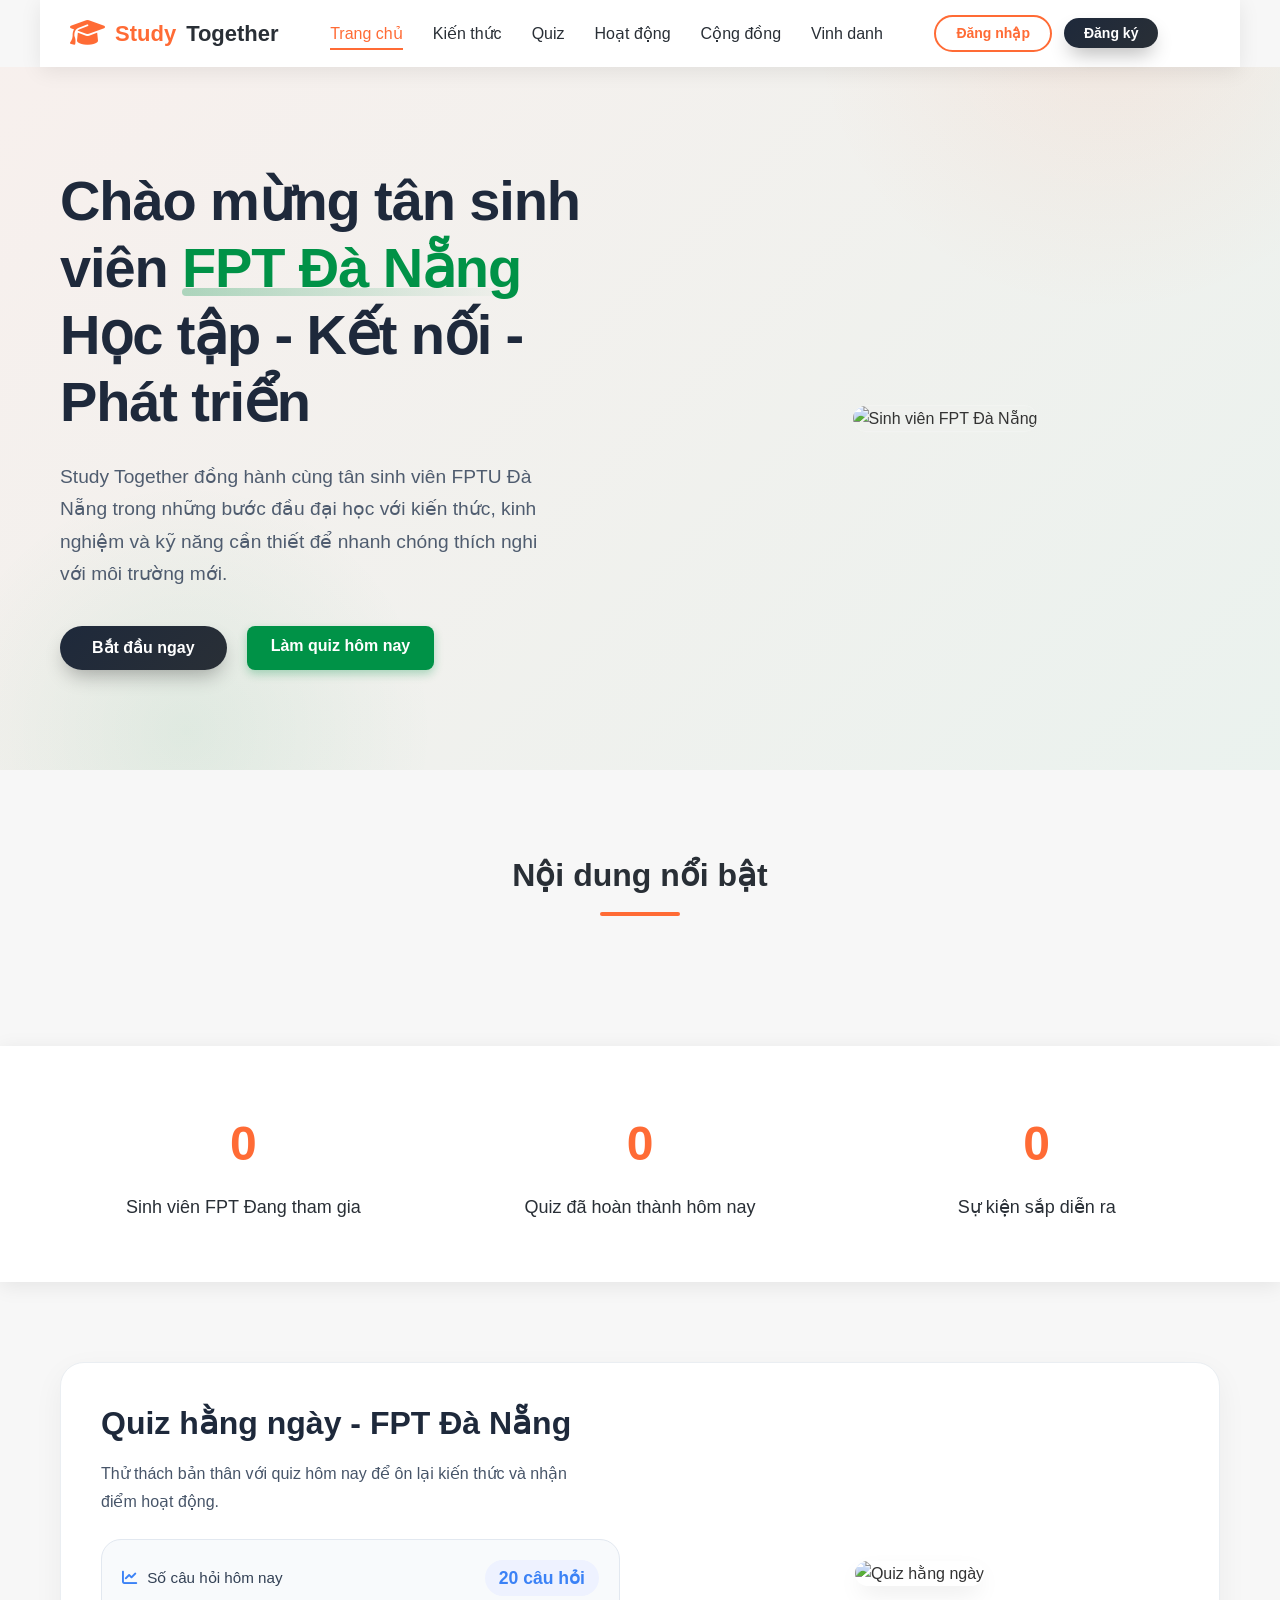
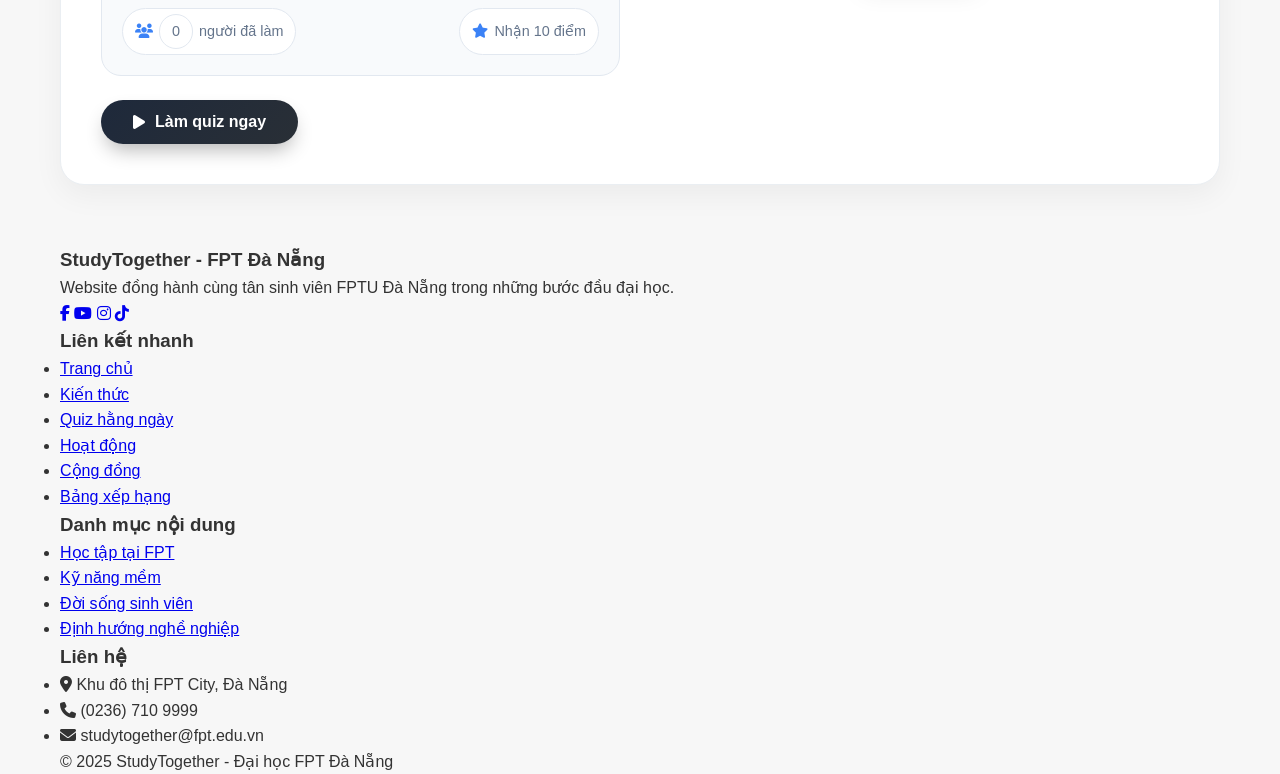
==== commit 5a03177a: "fix" ====
--- a/app-v2/admin.html
+++ b/app-v2/admin.html
@@ -241,7 +241,7 @@
             </div>
         </section>
 
-        <!-- Cộng đồng -->
+        <!-- Cộng đồng (đã sửa: đưa nút Tạo bài viết lên trên) -->
         <section id="community-section" class="content-section hidden-section">
             <div class="container">
                 <h2 class="section-title fpt">Cộng đồng FPT Đà Nẵng</h2>
@@ -283,14 +283,13 @@
                 </div>
                 
                 <div class="forum-posts">
-                    <h3>Bài viết mới từ cộng đồng</h3>
-                    <div id="forum-posts-content"></div>
-                    
-                    <div class="text-center">
-                        <button class="btn btn-outline" id="createPostBtn">
+                    <div style="display: flex; justify-content: space-between; align-items: center; margin-bottom: 20px; flex-wrap: wrap; gap: 15px;">
+                        <h3 style="margin-bottom: 0;">Bài viết mới từ cộng đồng</h3>
+                        <button class="btn btn-primary" id="createPostBtn">
                             <i class="fas fa-plus"></i> Tạo bài viết mới
                         </button>
                     </div>
+                    <div id="forum-posts-content"></div>
                 </div>
             </div>
         </section>
@@ -360,7 +359,7 @@
                                 <div class="stat-label">Hạng</div>
                             </div>
                             <div class="stat-card">
-                                <div class="stat-value" id="joinDateStat">2024</div>
+                                <div class="stat-value" id="joinDateStat">2025</div>
                                 <div class="stat-label">Tham gia</div>
                             </div>
                             <div class="stat-card">
--- a/css/style.css
+++ b/css/style.css
@@ -2353,345 +2353,255 @@
     color: #94a3b8;
 }
 
-/* ==========================================
-   PROFILE CARD STYLES
-========================================== */
-:root {
-    --primary-gradient: linear-gradient(135deg, #667eea 0%, #764ba2 100%);
-    --secondary-gradient: linear-gradient(135deg, #f093fb 0%, #f5576c 100%);
-    --card-bg: rgba(255, 255, 255, 0.95);
-    --text-primary: #2d3748;
-    --text-secondary: #718096;
-    --accent-color: #667eea;
-    --shadow-color: rgba(102, 126, 234, 0.2);
-    --success-color: #48bb78;
-    --warning-color: #ecc94b;
-    --danger-color: #f56565;
-}
-
-.profile-container {
+/* ===== PROFILE SECTION – DÙNG CHUNG CHO USER & ADMIN ===== */
+#profile-section {
+    background-color: #f8fafc;
+    min-height: 100vh;
+    padding: 40px 16px;
+    font-family: -apple-system, BlinkMacSystemFont, 'Segoe UI', Roboto, sans-serif;
+}
+
+#profile-section .profile-container {
     max-width: 600px;
-    margin: 40px auto;
-    padding: 20px;
-    animation: fadeInUp 0.8s ease-out;
-}
-
-.profile-card {
-    background: var(--card-bg);
-    backdrop-filter: blur(10px);
-    border-radius: 30px;
-    padding: 40px;
-    box-shadow: 
-        0 25px 50px -12px rgba(0, 0, 0, 0.25),
-        0 0 0 1px rgba(255, 255, 255, 0.1) inset;
-    transition: all 0.4s cubic-bezier(0.175, 0.885, 0.32, 1.275);
-    position: relative;
-    overflow: hidden;
-}
-
-.profile-card::before {
-    content: '';
-    position: absolute;
-    top: 0;
-    left: 0;
-    right: 0;
-    height: 6px;
-    background: var(--primary-gradient);
-    animation: shimmer 3s infinite linear;
-    background-size: 200% 100%;
-}
-
-.profile-card:hover {
-    transform: translateY(-8px) scale(1.02);
-    box-shadow: 
-        0 30px 60px -15px var(--shadow-color),
-        0 0 0 2px rgba(255, 255, 255, 0.2) inset;
-}
-
-.profile-header {
+    margin: 0 auto;
+}
+
+#profile-section .profile-card {
+    background: #ffffff;
+    border-radius: 28px;
+    box-shadow: 0 12px 40px rgba(0, 0, 0, 0.06);
+    padding: 32px 28px;
+    transition: box-shadow 0.2s;
+}
+
+/* Header */
+#profile-section .profile-header {
     text-align: center;
-    margin-bottom: 40px;
-    position: relative;
-}
-
-.profile-avatar {
-    width: 120px;
-    height: 120px;
-    margin: 0 auto 20px;
-    background: var(--primary-gradient);
+    margin-bottom: 32px;
+}
+
+#profile-section .profile-avatar {
+    width: 100px;
+    height: 100px;
     border-radius: 50%;
+    background: linear-gradient(135deg, #2563eb, #1e40af);
     display: flex;
     align-items: center;
     justify-content: center;
-    animation: float 3s ease-in-out infinite;
-    box-shadow: 0 10px 30px var(--shadow-color);
-    position: relative;
-    cursor: pointer;
-    transition: all 0.3s ease;
-}
-
-.profile-avatar:hover {
-    transform: scale(1.1) rotate(5deg);
-}
-
-.profile-avatar::after {
-    content: '';
-    position: absolute;
-    top: -5px;
-    left: -5px;
-    right: -5px;
-    bottom: -5px;
-    border-radius: 50%;
-    background: linear-gradient(135deg, #667eea, #764ba2, #f093fb);
-    opacity: 0.5;
-    z-index: -1;
-    animation: pulse 2s ease-out infinite;
-}
-
-.avatar-icon {
-    font-size: 48px;
+    margin: 0 auto 18px;
+    box-shadow: 0 6px 16px rgba(37, 99, 235, 0.2);
+}
+
+#profile-section .avatar-icon {
+    font-size: 44px;
     color: white;
+    font-weight: 600;
     text-transform: uppercase;
-    font-weight: bold;
-}
-
-.profile-header h1 {
-    font-size: 32px;
-    font-weight: 700;
-    color: var(--text-primary);
-    margin: 15px 0 5px;
-    background: var(--primary-gradient);
-    -webkit-background-clip: text;
-    -webkit-text-fill-color: transparent;
-    background-clip: text;
-    animation: slideInFromLeft 0.6s ease-out;
-}
-
-.profile-badge {
+    line-height: 1;
+}
+
+#profile-section .profile-header h1 {
+    font-size: 28px;
+    font-weight: 600;
+    color: #0a0a0a;
+    margin: 0 0 8px;
+    letter-spacing: -0.01em;
+}
+
+#profile-section .profile-badge {
     display: inline-block;
-    padding: 6px 16px;
-    background: var(--secondary-gradient);
-    border-radius: 50px;
-    color: white;
+    background: #e6f0ff;
+    color: #2563eb;
+    padding: 6px 20px;
+    border-radius: 40px;
     font-size: 14px;
     font-weight: 500;
-    text-transform: uppercase;
-    letter-spacing: 1px;
-    animation: slideInFromRight 0.6s ease-out 0.2s both;
-    box-shadow: 0 4px 15px rgba(245, 87, 108, 0.3);
-}
-
-.profile-content {
+}
+
+/* Nội dung chính */
+#profile-section .profile-content {
     display: flex;
     flex-direction: column;
-    gap: 20px;
-    margin-bottom: 40px;
-}
-
-.profile-item {
-    background: linear-gradient(135deg, #f5f7fa 0%, #e9edf5 100%);
-    border-radius: 20px;
-    padding: 20px;
+    gap: 14px;
+    margin-bottom: 28px;
+}
+
+#profile-section .profile-item {
     display: flex;
     align-items: center;
-    gap: 20px;
-    transition: all 0.4s cubic-bezier(0.4, 0, 0.2, 1);
-    animation: slideInFromBottom 0.5s ease-out;
-    animation-fill-mode: both;
-    border: 1px solid rgba(255, 255, 255, 0.8);
-    position: relative;
-    overflow: hidden;
-}
-
-.profile-item::before {
-    content: '';
-    position: absolute;
-    top: 0;
-    left: 0;
-    width: 100%;
-    height: 100%;
-    background: linear-gradient(45deg, transparent, rgba(255, 255, 255, 0.3), transparent);
-    transform: translateX(-100%);
-    transition: transform 0.6s;
-}
-
-.profile-item:hover::before {
-    transform: translateX(100%);
-}
-
-.profile-item:nth-child(1) { animation-delay: 0.3s; }
-.profile-item:nth-child(2) { animation-delay: 0.5s; }
-.profile-item:nth-child(3) { animation-delay: 0.7s; }
-
-.profile-item:hover {
-    transform: translateX(10px) scale(1.02);
-    box-shadow: 0 10px 30px -10px var(--shadow-color);
-    border-color: var(--accent-color);
-}
-
-.item-icon {
-    width: 50px;
-    height: 50px;
-    background: var(--primary-gradient);
-    border-radius: 15px;
+    gap: 16px;
+    background: #f9f9fc;
+    border-radius: 20px;
+    padding: 16px 20px;
+    border: 1px solid #edf2f7;
+    transition: background 0.15s;
+}
+
+#profile-section .profile-item:hover {
+    background: #f1f5f9;
+    border-color: #cbd5e1;
+}
+
+#profile-section .item-icon {
+    width: 44px;
+    height: 44px;
+    border-radius: 16px;
+    background: #ffffff;
     display: flex;
     align-items: center;
     justify-content: center;
-    color: white;
+    font-size: 22px;
+    color: #2563eb;
+    box-shadow: 0 2px 8px rgba(0,0,0,0.02);
+    flex-shrink: 0;
+}
+
+#profile-section .item-details {
+    flex: 1;
+    min-width: 0;
+}
+
+#profile-section .item-label {
+    font-size: 12px;
+    font-weight: 500;
+    color: #64748b;
+    text-transform: uppercase;
+    letter-spacing: 0.4px;
+    margin-bottom: 2px;
+}
+
+#profile-section .item-value {
+    font-size: 18px;
+    font-weight: 500;
+    color: #1e293b;
+    word-break: break-word;
+    line-height: 1.4;
+}
+
+#profile-section .points-display {
     font-size: 24px;
-    transition: all 0.3s ease;
-    box-shadow: 0 5px 15px var(--shadow-color);
-}
-
-.profile-item:hover .item-icon {
-    transform: scale(1.1) rotate(5deg);
-}
-
-.item-details {
-    flex: 1;
-}
-
-.item-label {
-    font-size: 14px;
-    color: var(--text-secondary);
-    text-transform: uppercase;
-    letter-spacing: 1px;
-    margin-bottom: 5px;
-}
-
-.item-value {
-    font-size: 18px;
     font-weight: 600;
-    color: var(--text-primary);
-    transition: all 0.3s ease;
-    word-break: break-word;
-}
-
-.item-value[data-empty="true"] {
-    color: var(--text-secondary);
-    font-style: italic;
-}
-
-.points-display {
-    font-size: 24px;
-    font-weight: 700;
-    color: var(--accent-color);
+    color: #2563eb;
     display: flex;
     align-items: center;
-    gap: 5px;
-}
-
-.points-display span {
+    gap: 6px;
+}
+
+#profile-section .points-display span {
     font-size: 14px;
-    color: var(--text-secondary);
-    font-weight: normal;
-}
-
-.profile-actions {
-    display: flex;
-    gap: 15px;
-    justify-content: center;
-    margin-top: 30px;
-}
-
-.btn {
-    padding: 14px 28px;
-    border: none;
-    border-radius: 50px;
-    font-size: 16px;
-    font-weight: 600;
-    cursor: pointer;
-    transition: all 0.4s cubic-bezier(0.175, 0.885, 0.32, 1.275);
-    background: var(--primary-gradient);
-    color: white;
-    box-shadow: 0 4px 15px rgba(102, 126, 234, 0.4);
-    position: relative;
-    overflow: hidden;
-    flex: 1;
-    max-width: 200px;
-}
-
-.btn::before {
-    content: '';
-    position: absolute;
-    top: 50%;
-    left: 50%;
-    width: 0;
-    height: 0;
-    border-radius: 50%;
-    background: rgba(255, 255, 255, 0.3);
-    transform: translate(-50%, -50%);
-    transition: width 0.6s, height 0.6s;
-}
-
-.btn:hover::before {
-    width: 300px;
-    height: 300px;
-}
-
-.btn:hover {
-    transform: translateY(-3px) scale(1.05);
-    box-shadow: 0 8px 25px rgba(102, 126, 234, 0.6);
-}
-
-.btn:active {
-    transform: translateY(0) scale(0.95);
-}
-
-.btn-outline {
-    background: transparent;
-    border: 2px solid var(--accent-color);
-    color: var(--accent-color);
-    box-shadow: none;
-}
-
-.btn-outline:hover {
-    background: var(--primary-gradient);
-    border-color: transparent;
-    color: white;
-}
-
-/* Stats Section */
-.profile-stats {
+    font-weight: 400;
+    color: #64748b;
+}
+
+/* Stats cards */
+#profile-section .profile-stats {
     display: grid;
     grid-template-columns: repeat(3, 1fr);
-    gap: 15px;
-    margin: 30px 0 20px;
-}
-
-.stat-card {
-    background: white;
-    border-radius: 15px;
-    padding: 15px;
+    gap: 12px;
+    padding: 20px 0;
+    border-top: 1px solid #e9eef2;
+    border-bottom: 1px solid #e9eef2;
+    margin-bottom: 28px;
+}
+
+#profile-section .stat-card {
+    background: #ffffff;
+    border-radius: 18px;
+    padding: 16px 8px;
     text-align: center;
-    box-shadow: 0 5px 20px rgba(0, 0, 0, 0.05);
-    transition: all 0.3s ease;
-    animation: fadeInScale 0.5s ease-out;
-    animation-fill-mode: both;
-    border: 1px solid rgba(102, 126, 234, 0.1);
-}
-
-.stat-card:nth-child(1) { animation-delay: 0.8s; }
-.stat-card:nth-child(2) { animation-delay: 0.9s; }
-.stat-card:nth-child(3) { animation-delay: 1s; }
-
-.stat-card:hover {
-    transform: translateY(-5px);
-    box-shadow: 0 10px 30px rgba(102, 126, 234, 0.2);
-}
-
-.stat-value {
-    font-size: 24px;
-    font-weight: 700;
-    color: var(--accent-color);
-    margin-bottom: 5px;
-}
-
-.stat-label {
+    box-shadow: 0 2px 8px rgba(0,0,0,0.02);
+    border: 1px solid #edf2f7;
+    transition: transform 0.1s, border-color 0.1s;
+}
+
+#profile-section .stat-card:hover {
+    border-color: #2563eb;
+}
+
+#profile-section .stat-value {
+    font-size: 22px;
+    font-weight: 600;
+    color: #0f172a;
+    line-height: 1.3;
+    margin-bottom: 4px;
+}
+
+#profile-section .stat-label {
     font-size: 12px;
-    color: var(--text-secondary);
+    color: #5f6b7a;
     text-transform: uppercase;
-    letter-spacing: 1px;
+    letter-spacing: 0.3px;
+    font-weight: 500;
+}
+
+/* Buttons */
+#profile-section .profile-actions {
+    display: flex;
+    justify-content: center;
+    gap: 16px;
+    flex-wrap: wrap;
+}
+
+#profile-section .btn {
+    padding: 12px 32px;
+    border-radius: 60px;
+    font-size: 15px;
+    font-weight: 500;
+    border: none;
+    cursor: pointer;
+    transition: all 0.2s;
+    background: #ffffff;
+    color: #1e293b;
+    border: 1.5px solid #d1d9e6;
+    box-shadow: 0 2px 6px rgba(0,0,0,0.02);
+    min-width: 140px;
+}
+
+#profile-section .btn-primary {
+    background: #2563eb;
+    border-color: #2563eb;
+    color: white;
+    box-shadow: 0 4px 12px rgba(37, 99, 235, 0.25);
+}
+
+#profile-section .btn-primary:hover {
+    background: #1d4ed8;
+    border-color: #1d4ed8;
+    transform: translateY(-2px);
+    box-shadow: 0 8px 18px rgba(37, 99, 235, 0.35);
+}
+
+#profile-section .btn-outline {
+    background: transparent;
+    border-color: #cbd5e1;
+    color: #334155;
+}
+
+#profile-section .btn-outline:hover {
+    background: #f1f5f9;
+    border-color: #94a3b8;
+    transform: translateY(-1px);
+}
+
+/* Responsive */
+@media (max-width: 520px) {
+    #profile-section .profile-card {
+        padding: 24px 16px;
+    }
+    #profile-section .profile-actions {
+        flex-direction: column;
+        align-items: center;
+    }
+    #profile-section .btn {
+        width: 100%;
+        max-width: 260px;
+    }
+    #profile-section .profile-stats {
+        gap: 8px;
+    }
+    #profile-section .stat-card {
+        padding: 12px 4px;
+    }
 }
 
 /* Animations */
@@ -3301,4 +3211,13 @@
 .login-to-comment a {
     color: #007bff;
     text-decoration: none;
+}
+
+/* Ẩn các nút trong community cards */
+#joinForumBtn, #findGroupBtn, #askQuestionBtn {
+    display: none !important;
+}
+
+#loadMoreActivities {
+    display: none !important;
 }
--- a/app-v2/css/admin.css
+++ b/app-v2/css/admin.css
@@ -0,0 +1,1202 @@
+/* ========== ADMIN STYLES ========== */
+:root {
+    --admin-primary: #f37021;
+    --admin-primary-dark: #d95f17;
+    --admin-primary-light: #ff9c66;
+    --admin-success: #2ecc71;
+    --admin-danger: #e74c3c;
+    --admin-warning: #f39c12;
+    --admin-info: #3b6ff3;
+    --admin-dark: #2c3e50;
+}
+
+/* Badge admin trên logo */
+.admin-badge {
+    background: linear-gradient(135deg, var(--admin-primary), var(--admin-primary-dark));
+    color: white;
+    font-size: 0.7rem;
+    font-weight: 700;
+    padding: 3px 8px;
+    border-radius: 30px;
+    margin-left: 10px;
+    letter-spacing: 0.5px;
+    box-shadow: 0 2px 8px rgba(243, 112, 33, 0.3);
+    animation: badgePulse 2s infinite;
+    display: inline-block;
+    vertical-align: middle;
+}
+
+@keyframes badgePulse {
+    0%, 100% { opacity: 1; transform: scale(1); }
+    50% { opacity: 0.9; transform: scale(1.05); }
+}
+
+/* ========== ADMIN CARDS (DASHBOARD) ========== */
+.admin-cards {
+    display: grid;
+    grid-template-columns: repeat(auto-fit, minmax(280px, 1fr));
+    gap: 30px;
+    margin: 40px 0;
+}
+
+.admin-card {
+    background: white;
+    border-radius: 24px;
+    padding: 30px 25px;
+    box-shadow: 0 15px 30px -10px rgba(0, 0, 0, 0.1);
+    border: 1px solid rgba(229, 231, 235, 0.5);
+    backdrop-filter: blur(10px);
+    transition: all 0.4s cubic-bezier(0.175, 0.885, 0.32, 1.275);
+    position: relative;
+    overflow: hidden;
+    display: flex;
+    align-items: center;
+    gap: 20px;
+}
+
+.admin-card::before {
+    content: '';
+    position: absolute;
+    top: 0;
+    left: 0;
+    width: 100%;
+    height: 6px;
+    background: linear-gradient(90deg, var(--admin-primary), var(--admin-primary-light));
+    transform: scaleX(0);
+    transition: transform 0.4s ease;
+    transform-origin: left;
+}
+
+.admin-card:hover {
+    transform: translateY(-8px) scale(1.02);
+    box-shadow: 0 25px 40px -15px rgba(243, 112, 33, 0.3);
+    border-color: transparent;
+}
+
+.admin-card:hover::before {
+    transform: scaleX(1);
+}
+
+.admin-card-icon {
+    width: 60px;
+    height: 60px;
+    background: linear-gradient(135deg, rgba(243, 112, 33, 0.1), rgba(255, 156, 102, 0.1));
+    border-radius: 20px;
+    display: flex;
+    align-items: center;
+    justify-content: center;
+    color: var(--admin-primary);
+    font-size: 28px;
+    transition: all 0.3s ease;
+}
+
+.admin-card:hover .admin-card-icon {
+    transform: scale(1.1) rotate(5deg);
+    background: linear-gradient(135deg, var(--admin-primary), var(--admin-primary-light));
+    color: white;
+}
+
+.admin-card-content {
+    flex: 1;
+}
+
+.admin-card-content h3 {
+    font-size: 2.5rem;
+    font-weight: 800;
+    margin: 0;
+    background: linear-gradient(135deg, #1e293b, var(--admin-primary));
+    -webkit-background-clip: text;
+    -webkit-text-fill-color: transparent;
+    background-clip: text;
+    line-height: 1.2;
+}
+
+.admin-card-content p {
+    font-size: 1rem;
+    color: #64748b;
+    font-weight: 600;
+    text-transform: uppercase;
+    letter-spacing: 0.5px;
+    margin: 5px 0 0;
+}
+
+/* ========== STATUS CARD ========== */
+.status-card {
+    display: flex;
+    align-items: center;
+    gap: 20px;
+    background: white;
+    border-radius: 20px;
+    padding: 30px;
+    margin: 40px 0;
+    box-shadow: 0 15px 30px -10px rgba(0, 0, 0, 0.1);
+    border-left: 6px solid transparent;
+    animation: slideIn 0.5s ease;
+}
+
+.status-card.info {
+    border-left-color: var(--admin-info);
+    background: rgba(59, 111, 243, 0.05);
+}
+
+.status-card.warning {
+    border-left-color: var(--admin-warning);
+    background: rgba(243, 156, 18, 0.05);
+}
+
+.status-card.error {
+    border-left-color: var(--admin-danger);
+    background: rgba(231, 76, 60, 0.05);
+}
+
+.status-icon {
+    font-size: 3rem;
+    min-width: 60px;
+    text-align: center;
+}
+
+.status-icon i {
+    filter: drop-shadow(0 4px 6px rgba(0, 0, 0, 0.1));
+}
+
+.status-card p {
+    font-size: 1.1rem;
+    color: #2c3e50;
+    margin: 0;
+    flex: 1;
+}
+
+@keyframes slideIn {
+    from {
+        opacity: 0;
+        transform: translateY(30px);
+    }
+    to {
+        opacity: 1;
+        transform: translateY(0);
+    }
+}
+
+/* ========== ADMIN TABLE ========== */
+.admin-table-container {
+    background: white;
+    border-radius: 20px;
+    padding: 25px;
+    margin: 30px 0;
+    box-shadow: 0 10px 25px -8px rgba(0, 0, 0, 0.1);
+    overflow-x: auto;
+    border: 1px solid #e2e8f0;
+}
+
+.admin-table-header {
+    display: flex;
+    justify-content: space-between;
+    align-items: center;
+    margin-bottom: 20px;
+}
+
+.admin-table-header h3 {
+    font-size: 1.4rem;
+    font-weight: 700;
+    color: #1e293b;
+    margin: 0;
+}
+
+.admin-table {
+    width: 100%;
+    border-collapse: collapse;
+    min-width: 600px;
+}
+
+.admin-table th {
+    background: #f8fafc;
+    padding: 16px 20px;
+    text-align: left;
+    font-weight: 700;
+    color: #1e293b;
+    font-size: 0.9rem;
+    text-transform: uppercase;
+    letter-spacing: 0.5px;
+    border-bottom: 2px solid #e2e8f0;
+}
+
+.admin-table td {
+    padding: 16px 20px;
+    border-bottom: 1px solid #e2e8f0;
+    color: #334155;
+    font-size: 0.95rem;
+}
+
+.admin-table tr:hover td {
+    background: #f1f5f9;
+}
+
+.admin-table tr:last-child td {
+    border-bottom: none;
+}
+
+/* ========== BADGES ========== */
+.badge {
+    display: inline-flex;
+    align-items: center;
+    gap: 5px;
+    padding: 6px 12px;
+    border-radius: 30px;
+    font-size: 0.8rem;
+    font-weight: 600;
+    line-height: 1;
+}
+
+.badge i {
+    font-size: 0.8rem;
+}
+
+.badge-active {
+    background: rgba(46, 204, 113, 0.1);
+    color: #27ae60;
+    border: 1px solid rgba(46, 204, 113, 0.2);
+}
+
+.badge-inactive {
+    background: rgba(149, 165, 166, 0.1);
+    color: #7f8c8d;
+    border: 1px solid rgba(149, 165, 166, 0.2);
+}
+
+.badge-locked {
+    background: rgba(231, 76, 60, 0.1);
+    color: #c0392b;
+    border: 1px solid rgba(231, 76, 60, 0.2);
+}
+
+.badge-pending {
+    background: rgba(243, 156, 18, 0.1);
+    color: #f39c12;
+    border: 1px solid rgba(243, 156, 18, 0.2);
+}
+
+/* ========== ACTION BUTTONS ========== */
+.action-btns {
+    display: flex;
+    gap: 8px;
+    flex-wrap: wrap;
+}
+
+.action-btn {
+    padding: 8px 14px;
+    border: none;
+    border-radius: 30px;
+    font-size: 0.85rem;
+    font-weight: 600;
+    cursor: pointer;
+    transition: all 0.3s ease;
+    display: inline-flex;
+    align-items: center;
+    gap: 6px;
+    background: transparent;
+    border: 1px solid transparent;
+}
+
+.action-btn i {
+    font-size: 0.9rem;
+}
+
+.edit-btn {
+    background: rgba(52, 152, 219, 0.1);
+    color: #3498db;
+    border-color: rgba(52, 152, 219, 0.2);
+}
+
+.edit-btn:hover {
+    background: #3498db;
+    color: white;
+    transform: translateY(-2px);
+    box-shadow: 0 5px 12px rgba(52, 152, 219, 0.3);
+}
+
+.delete-btn {
+    background: rgba(231, 76, 60, 0.1);
+    color: #e74c3c;
+    border-color: rgba(231, 76, 60, 0.2);
+}
+
+.delete-btn:hover {
+    background: #e74c3c;
+    color: white;
+    transform: translateY(-2px);
+    box-shadow: 0 5px 12px rgba(231, 76, 60, 0.3);
+}
+
+.lock-btn {
+    background: rgba(243, 156, 18, 0.1);
+    color: #f39c12;
+    border-color: rgba(243, 156, 18, 0.2);
+}
+
+.lock-btn:hover {
+    background: #f39c12;
+    color: white;
+    transform: translateY(-2px);
+    box-shadow: 0 5px 12px rgba(243, 156, 18, 0.3);
+}
+
+.view-btn {
+    background: rgba(155, 89, 182, 0.1);
+    color: #9b59b6;
+    border-color: rgba(155, 89, 182, 0.2);
+}
+
+.view-btn:hover {
+    background: #9b59b6;
+    color: white;
+    transform: translateY(-2px);
+    box-shadow: 0 5px 12px rgba(155, 89, 182, 0.3);
+}
+
+/* ========== ADMIN BUTTONS (GENERAL) ========== */
+.admin-btn {
+    padding: 12px 24px;
+    border: none;
+    border-radius: 40px;
+    font-weight: 600;
+    font-size: 0.95rem;
+    cursor: pointer;
+    transition: all 0.3s ease;
+    display: inline-flex;
+    align-items: center;
+    gap: 8px;
+    position: relative;
+    overflow: hidden;
+}
+
+.admin-btn::before {
+    content: '';
+    position: absolute;
+    top: 50%;
+    left: 50%;
+    width: 0;
+    height: 0;
+    border-radius: 50%;
+    background: rgba(255, 255, 255, 0.2);
+    transform: translate(-50%, -50%);
+    transition: width 0.6s, height 0.6s;
+}
+
+.admin-btn:hover::before {
+    width: 300px;
+    height: 300px;
+}
+
+.admin-btn-primary {
+    background: linear-gradient(135deg, var(--admin-primary), var(--admin-primary-dark));
+    color: white;
+    box-shadow: 0 4px 12px rgba(243, 112, 33, 0.3);
+}
+
+.admin-btn-primary:hover {
+    transform: translateY(-2px);
+    box-shadow: 0 8px 20px rgba(243, 112, 33, 0.4);
+}
+
+.admin-btn-success {
+    background: linear-gradient(135deg, #27ae60, #2ecc71);
+    color: white;
+    box-shadow: 0 4px 12px rgba(46, 204, 113, 0.3);
+}
+
+.admin-btn-danger {
+    background: linear-gradient(135deg, #e74c3c, #c0392b);
+    color: white;
+    box-shadow: 0 4px 12px rgba(231, 76, 60, 0.3);
+}
+
+.admin-btn-outline {
+    background: transparent;
+    border: 2px solid var(--admin-primary);
+    color: var(--admin-primary);
+}
+
+.admin-btn-outline:hover {
+    background: var(--admin-primary);
+    color: white;
+}
+
+/* ========== EMPTY STATE ========== */
+.empty-state {
+    text-align: center;
+    padding: 60px 20px;
+    background: white;
+    border-radius: 20px;
+    box-shadow: 0 5px 15px rgba(0, 0, 0, 0.05);
+    border: 2px dashed #e2e8f0;
+}
+
+.empty-state i {
+    font-size: 4rem;
+    margin-bottom: 20px;
+    color: #cbd5e1;
+    animation: float 3s ease-in-out infinite;
+}
+
+.empty-state h3 {
+    font-size: 1.4rem;
+    font-weight: 700;
+    margin-bottom: 10px;
+    color: #1e293b;
+}
+
+.empty-state p {
+    color: #64748b;
+    margin-bottom: 25px;
+    max-width: 400px;
+    margin-left: auto;
+    margin-right: auto;
+}
+
+.empty-state .btn {
+    margin-top: 10px;
+}
+
+@keyframes float {
+    0%, 100% { transform: translateY(0); }
+    50% { transform: translateY(-10px); }
+}
+
+/* ========== LOADING ========== */
+.loading-spinner {
+    text-align: center;
+    padding: 50px;
+}
+
+.spinner {
+    width: 50px;
+    height: 50px;
+    border: 3px solid #e2e8f0;
+    border-top-color: var(--admin-primary);
+    border-radius: 50%;
+    animation: spin 1s linear infinite;
+    margin: 0 auto 20px;
+}
+
+@keyframes spin {
+    to { transform: rotate(360deg); }
+}
+
+.loading-pulse {
+    display: inline-flex;
+    gap: 5px;
+}
+
+.loading-pulse span {
+    width: 10px;
+    height: 10px;
+    background: var(--admin-primary);
+    border-radius: 50%;
+    animation: pulse 1.4s ease-in-out infinite;
+}
+
+.loading-pulse span:nth-child(2) {
+    animation-delay: 0.2s;
+}
+
+.loading-pulse span:nth-child(3) {
+    animation-delay: 0.4s;
+}
+
+@keyframes pulse {
+    0%, 100% { transform: scale(0.5); opacity: 0.5; }
+    50% { transform: scale(1); opacity: 1; }
+}
+
+/* ========== RESPONSIVE ========== */
+@media (max-width: 768px) {
+    .admin-cards {
+        grid-template-columns: 1fr;
+        gap: 20px;
+    }
+
+    .admin-card {
+        padding: 25px 20px;
+    }
+
+    .admin-card-content h3 {
+        font-size: 2.2rem;
+    }
+
+    .status-card {
+        flex-direction: column;
+        text-align: center;
+        padding: 25px;
+    }
+
+    .status-icon {
+        margin-bottom: 10px;
+    }
+
+    .admin-table-container {
+        padding: 15px;
+    }
+
+    .admin-table-header {
+        flex-direction: column;
+        gap: 15px;
+        align-items: flex-start;
+    }
+
+    .action-btns {
+        flex-direction: column;
+        width: 100%;
+    }
+
+    .action-btn {
+        width: 100%;
+        justify-content: center;
+    }
+
+    .empty-state {
+        padding: 40px 15px;
+    }
+
+    .empty-state i {
+        font-size: 3rem;
+    }
+}
+
+@media (max-width: 480px) {
+    .admin-card {
+        flex-direction: column;
+        text-align: center;
+    }
+
+    .admin-card-icon {
+        margin-bottom: 10px;
+    }
+
+    .status-card {
+        padding: 20px;
+    }
+
+    .status-icon {
+        font-size: 2.5rem;
+    }
+
+    .status-card p {
+        font-size: 1rem;
+    }
+}
+
+/* ========== DASHBOARD ENHANCED ========== */
+
+/* Admin Dashboard Layout */
+.admin-dashboard {
+    display: grid;
+    grid-template-columns: repeat(4, 1fr);
+    gap: 24px;
+    margin-bottom: 30px;
+}
+
+@media (max-width: 1200px) {
+    .admin-dashboard {
+        grid-template-columns: repeat(2, 1fr);
+    }
+}
+
+@media (max-width: 768px) {
+    .admin-dashboard {
+        grid-template-columns: 1fr;
+    }
+}
+
+/* Stats Card với hiệu ứng đẹp hơn */
+.stat-card {
+    background: white;
+    border-radius: 24px;
+    padding: 24px;
+    box-shadow: 0 10px 30px -8px rgba(0, 0, 0, 0.1);
+    transition: all 0.4s cubic-bezier(0.175, 0.885, 0.32, 1.275);
+    position: relative;
+    overflow: hidden;
+    display: flex;
+    align-items: center;
+    gap: 20px;
+    border: 1px solid rgba(255, 255, 255, 0.2);
+    backdrop-filter: blur(10px);
+}
+
+.stat-card::before {
+    content: '';
+    position: absolute;
+    top: -50%;
+    left: -50%;
+    width: 200%;
+    height: 200%;
+    background: radial-gradient(circle, rgba(255, 255, 255, 0.8) 0%, transparent 70%);
+    opacity: 0;
+    transition: opacity 0.5s ease;
+    pointer-events: none;
+}
+
+.stat-card:hover::before {
+    opacity: 0.15;
+    animation: rotate 10s linear infinite;
+}
+
+@keyframes rotate {
+    from { transform: rotate(0deg); }
+    to { transform: rotate(360deg); }
+}
+
+.stat-card:hover {
+    transform: translateY(-8px) scale(1.02);
+    box-shadow: 0 20px 40px -12px rgba(243, 112, 33, 0.3);
+}
+
+.stat-icon {
+    width: 60px;
+    height: 60px;
+    background: linear-gradient(135deg, rgba(243, 112, 33, 0.15), rgba(255, 156, 102, 0.15));
+    border-radius: 18px;
+    display: flex;
+    align-items: center;
+    justify-content: center;
+    color: var(--admin-primary);
+    font-size: 28px;
+    transition: all 0.4s ease;
+    position: relative;
+    z-index: 1;
+}
+
+.stat-card:hover .stat-icon {
+    transform: scale(1.1) rotate(5deg);
+    background: linear-gradient(135deg, var(--admin-primary), var(--admin-primary-light));
+    color: white;
+    box-shadow: 0 10px 20px -5px rgba(243, 112, 33, 0.4);
+}
+
+.stat-content {
+    flex: 1;
+    position: relative;
+    z-index: 1;
+}
+
+.stat-label {
+    font-size: 0.9rem;
+    font-weight: 600;
+    color: #64748b;
+    text-transform: uppercase;
+    letter-spacing: 0.5px;
+    margin-bottom: 5px;
+}
+
+.stat-value {
+    font-size: 2.5rem;
+    font-weight: 800;
+    line-height: 1.2;
+    background: linear-gradient(135deg, #1e293b, var(--admin-primary));
+    -webkit-background-clip: text;
+    -webkit-text-fill-color: transparent;
+    background-clip: text;
+    margin-bottom: 5px;
+}
+
+.stat-change {
+    display: flex;
+    align-items: center;
+    gap: 5px;
+    font-size: 0.85rem;
+    font-weight: 500;
+}
+
+.stat-change.positive {
+    color: #10b981;
+}
+
+.stat-change.negative {
+    color: #ef4444;
+}
+
+.stat-change i {
+    font-size: 0.9rem;
+}
+
+/* Chart Section */
+.chart-section {
+    background: white;
+    border-radius: 24px;
+    padding: 24px;
+    margin-bottom: 30px;
+    box-shadow: 0 10px 30px -8px rgba(0, 0, 0, 0.1);
+    border: 1px solid rgba(229, 231, 235, 0.5);
+}
+
+.chart-header {
+    display: flex;
+    justify-content: space-between;
+    align-items: center;
+    margin-bottom: 20px;
+}
+
+.chart-header h3 {
+    font-size: 1.3rem;
+    font-weight: 700;
+    color: #1e293b;
+    display: flex;
+    align-items: center;
+    gap: 8px;
+}
+
+.chart-header h3 i {
+    color: var(--admin-primary);
+}
+
+.chart-legend {
+    display: flex;
+    gap: 20px;
+}
+
+.legend-item {
+    display: flex;
+    align-items: center;
+    gap: 6px;
+    font-size: 0.9rem;
+    color: #64748b;
+}
+
+.legend-color {
+    width: 12px;
+    height: 12px;
+    border-radius: 4px;
+}
+
+.legend-color.primary {
+    background: linear-gradient(135deg, var(--admin-primary), var(--admin-primary-light));
+}
+
+.legend-color.secondary {
+    background: linear-gradient(135deg, #3b82f6, #60a5fa);
+}
+
+/* Simple Bar Chart */
+.chart-container {
+    margin-top: 20px;
+}
+
+.chart-bar-group {
+    display: flex;
+    flex-direction: column;
+    gap: 15px;
+}
+
+.chart-bar-item {
+    display: flex;
+    align-items: center;
+    gap: 15px;
+}
+
+.chart-bar-label {
+    width: 100px;
+    font-size: 0.9rem;
+    font-weight: 500;
+    color: #334155;
+}
+
+.chart-bar-wrapper {
+    flex: 1;
+    height: 30px;
+    background: #f1f5f9;
+    border-radius: 30px;
+    overflow: hidden;
+    position: relative;
+}
+
+.chart-bar {
+    height: 100%;
+    background: linear-gradient(90deg, var(--admin-primary), var(--admin-primary-light));
+    border-radius: 30px;
+    position: relative;
+    width: 0;
+    transition: width 1.5s cubic-bezier(0.4, 0, 0.2, 1);
+    display: flex;
+    align-items: center;
+    justify-content: flex-end;
+    padding-right: 10px;
+    color: white;
+    font-size: 0.8rem;
+    font-weight: 600;
+    white-space: nowrap;
+}
+
+.chart-bar::after {
+    content: '';
+    position: absolute;
+    top: 0;
+    left: 0;
+    width: 100%;
+    height: 100%;
+    background: linear-gradient(90deg, transparent, rgba(255, 255, 255, 0.3), transparent);
+    animation: shimmer 2s infinite;
+}
+
+@keyframes shimmer {
+    0% { transform: translateX(-100%); }
+    20% { transform: translateX(100%); }
+    100% { transform: translateX(100%); }
+}
+
+.chart-bar-value {
+    margin-left: 10px;
+    font-size: 0.9rem;
+    font-weight: 600;
+    color: #1e293b;
+    min-width: 40px;
+}
+
+/* Recent Activities Timeline */
+.recent-section {
+    background: white;
+    border-radius: 24px;
+    padding: 24px;
+    box-shadow: 0 10px 30px -8px rgba(0, 0, 0, 0.1);
+    border: 1px solid rgba(229, 231, 235, 0.5);
+    margin-bottom: 30px;
+}
+
+.recent-header {
+    display: flex;
+    justify-content: space-between;
+    align-items: center;
+    margin-bottom: 20px;
+}
+
+.recent-header h3 {
+    font-size: 1.3rem;
+    font-weight: 700;
+    color: #1e293b;
+    display: flex;
+    align-items: center;
+    gap: 8px;
+}
+
+.recent-header h3 i {
+    color: var(--admin-primary);
+}
+
+.view-all-link {
+    color: var(--admin-primary);
+    text-decoration: none;
+    font-size: 0.9rem;
+    font-weight: 600;
+    display: flex;
+    align-items: center;
+    gap: 5px;
+    transition: all 0.3s ease;
+}
+
+.view-all-link:hover {
+    gap: 10px;
+    color: var(--admin-primary-dark);
+}
+
+/* Timeline */
+.timeline {
+    display: flex;
+    flex-direction: column;
+    gap: 15px;
+}
+
+.timeline-item {
+    display: flex;
+    gap: 15px;
+    padding: 15px;
+    background: #f8fafc;
+    border-radius: 16px;
+    transition: all 0.3s ease;
+    border-left: 3px solid transparent;
+}
+
+.timeline-item:hover {
+    background: white;
+    box-shadow: 0 5px 15px rgba(0, 0, 0, 0.05);
+    border-left-color: var(--admin-primary);
+    transform: translateX(5px);
+}
+
+.timeline-icon {
+    width: 40px;
+    height: 40px;
+    background: linear-gradient(135deg, rgba(243, 112, 33, 0.1), rgba(255, 156, 102, 0.1));
+    border-radius: 12px;
+    display: flex;
+    align-items: center;
+    justify-content: center;
+    color: var(--admin-primary);
+    font-size: 1.2rem;
+    transition: all 0.3s ease;
+}
+
+.timeline-item:hover .timeline-icon {
+    background: var(--admin-primary);
+    color: white;
+    transform: scale(1.1);
+}
+
+.timeline-content {
+    flex: 1;
+}
+
+.timeline-title {
+    font-size: 1rem;
+    font-weight: 700;
+    color: #1e293b;
+    margin-bottom: 5px;
+}
+
+.timeline-meta {
+    display: flex;
+    align-items: center;
+    gap: 10px;
+    font-size: 0.8rem;
+    color: #64748b;
+}
+
+.timeline-meta span {
+    display: flex;
+    align-items: center;
+    gap: 4px;
+}
+
+.timeline-meta i {
+    font-size: 0.8rem;
+    color: var(--admin-primary);
+}
+
+/* Recent Posts List */
+.post-list {
+    display: flex;
+    flex-direction: column;
+    gap: 12px;
+}
+
+.post-item {
+    display: flex;
+    align-items: center;
+    justify-content: space-between;
+    padding: 12px 16px;
+    background: #f8fafc;
+    border-radius: 14px;
+    transition: all 0.3s ease;
+    border: 1px solid transparent;
+}
+
+.post-item:hover {
+    background: white;
+    border-color: #e2e8f0;
+    transform: translateY(-2px);
+    box-shadow: 0 5px 15px rgba(0, 0, 0, 0.05);
+}
+
+.post-info {
+    display: flex;
+    align-items: center;
+    gap: 15px;
+}
+
+.post-avatar {
+    width: 45px;
+    height: 45px;
+    background: linear-gradient(135deg, #e2e8f0, #cbd5e1);
+    border-radius: 12px;
+    display: flex;
+    align-items: center;
+    justify-content: center;
+    color: #475569;
+    font-size: 1.3rem;
+}
+
+.post-details h4 {
+    font-size: 1rem;
+    font-weight: 700;
+    color: #1e293b;
+    margin-bottom: 4px;
+}
+
+.post-details p {
+    font-size: 0.85rem;
+    color: #64748b;
+    display: flex;
+    align-items: center;
+    gap: 8px;
+}
+
+.post-details p i {
+    font-size: 0.8rem;
+    color: var(--admin-primary);
+}
+
+.post-status {
+    display: flex;
+    align-items: center;
+    gap: 10px;
+}
+
+/* Skeleton Loading Animation */
+@keyframes skeletonPulse {
+    0%, 100% { opacity: 1; }
+    50% { opacity: 0.6; }
+}
+
+.skeleton {
+    background: linear-gradient(90deg, #f0f0f0 25%, #e0e0e0 50%, #f0f0f0 75%);
+    background-size: 200% 100%;
+    animation: skeleton-loading 1.5s infinite;
+    border-radius: 8px;
+}
+
+@keyframes skeleton-loading {
+    0% { background-position: 200% 0; }
+    100% { background-position: -200% 0; }
+}
+
+.skeleton-text {
+    height: 16px;
+    margin-bottom: 8px;
+    border-radius: 4px;
+}
+
+.skeleton-text:last-child {
+    width: 60%;
+}
+
+/* Counter Animation */
+.stat-value {
+    animation: countUp 2s ease-out;
+}
+
+@keyframes countUp {
+    from {
+        opacity: 0;
+        transform: translateY(20px);
+    }
+    to {
+        opacity: 1;
+        transform: translateY(0);
+    }
+}
+
+/* Glassmorphism effect for cards */
+.glass-card {
+    background: rgba(255, 255, 255, 0.7);
+    backdrop-filter: blur(10px);
+    border: 1px solid rgba(255, 255, 255, 0.2);
+    box-shadow: 0 15px 35px rgba(0, 0, 0, 0.1);
+}
+
+/* Responsive adjustments for new components */
+@media (max-width: 768px) {
+    .chart-header {
+        flex-direction: column;
+        align-items: flex-start;
+        gap: 10px;
+    }
+
+    .chart-bar-item {
+        flex-direction: column;
+        align-items: flex-start;
+        gap: 5px;
+    }
+
+    .chart-bar-label {
+        width: auto;
+    }
+
+    .post-item {
+        flex-direction: column;
+        align-items: flex-start;
+        gap: 10px;
+    }
+
+    .post-status {
+        width: 100%;
+        justify-content: flex-end;
+    }
+}
+
+/* Report Modal - Mở rộng tối đa */
+#report-modal .modal-content.large {
+    max-width: 95vw;          /* Chiếm 95% chiều rộng màn hình */
+    width: 95vw;
+    margin: 2vh auto;         /* Căn giữa theo chiều dọc */
+}
+
+/* Khu vực nội dung chi tiết */
+#report-detail-content {
+    width: 100% !important;
+    max-width: 100% !important;
+    padding: 25px !important;  /* Tăng padding cho thoáng */
+    box-sizing: border-box;
+    max-height: 85vh;
+    overflow-y: auto;
+}
+
+/* Các phần tử con bên trong chiếm hết chiều ngang */
+#report-detail-content > div {
+    width: 100%;
+    word-break: break-word;    /* Ngắt dòng khi gặp từ/quá dài */
+    overflow-wrap: break-word;
+}
+
+/* Điều chỉnh grid hiển thị thông tin (ID, người báo cáo, ...) */
+#report-detail-content > div[style*="grid"] {
+    grid-template-columns: minmax(120px, auto) 1fr !important; /* Cột label tối thiểu 120px, cột value co giãn */
+    gap: 20px;
+    width: 100%;
+}
+
+/* Các đoạn văn bản dài */
+#report-detail-content p,
+#report-detail-content .report-field {
+    white-space: pre-wrap;     /* Giữ xuống dòng tự nhiên */
+    word-break: break-word;
+}
+
+/* Tiêu đề phụ */
+#report-detail-content h3 {
+    font-size: 1.3rem;         /* Tăng nhẹ kích thước chữ */
+    margin-bottom: 20px;
+}
+
+/* Nếu có textarea chỉnh sửa */
+#edit-post-content {
+    width: 100%;
+    box-sizing: border-box;
+    font-size: 14px;
+}
+
+/* Pagination */
+.pagination {
+    display: flex;
+    justify-content: center;
+    align-items: center;
+    gap: 20px;
+    margin-top: 20px;
+}
+
+.pagination span {
+    font-size: 0.95rem;
+    color: #64748b;
+}
+.badge-pending {
+    background: #f39c12;
+    color: white;
+    padding: 4px 8px;
+    border-radius: 20px;
+    font-size: 0.8rem;
+}
+.action-btn.approve-btn {
+    background: #27ae60;
+    color: white;
+}
+.action-btn.reject-btn {
+    background: #e74c3c;
+    color: white;
+}
